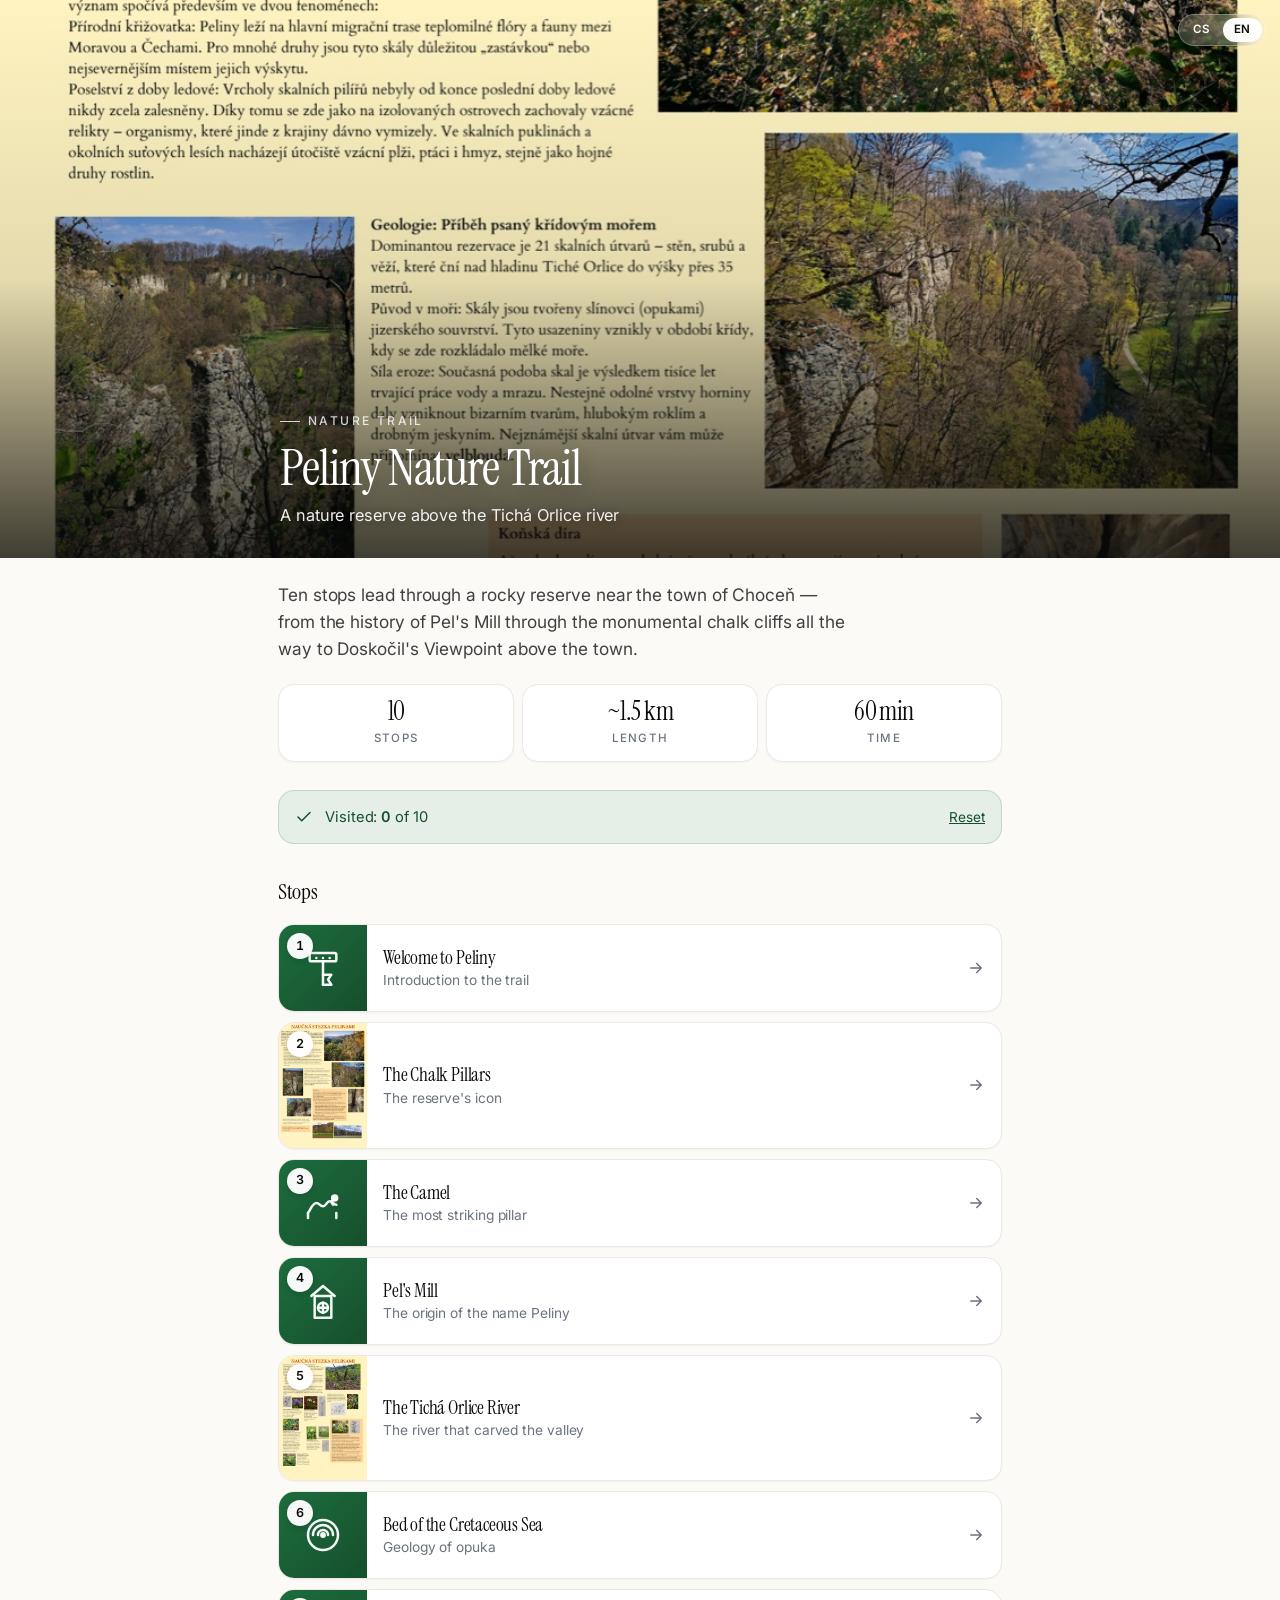
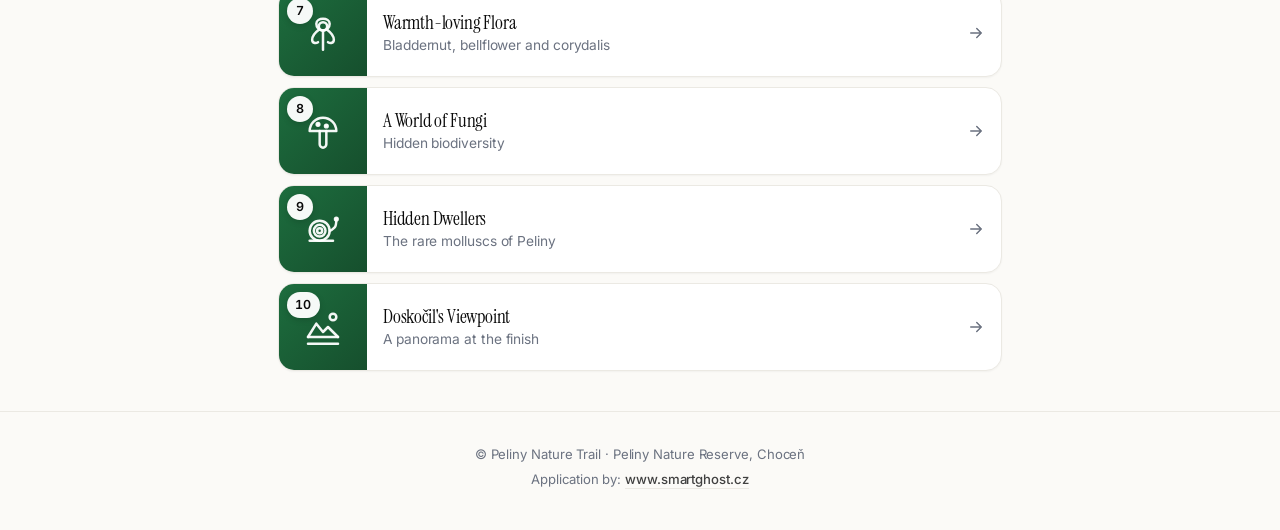
==== index.html @ b1abcf76 "Expand to 10 stations, modernize UI, add EN version & audio demo Content - 10 stanovišť s obsahem na" ====
<!DOCTYPE html>
<html lang="cs">
<head>
  <meta charset="UTF-8">
  <meta name="viewport" content="width=device-width, initial-scale=1, viewport-fit=cover">
  <meta name="theme-color" content="#1d6d3e">
  <meta name="description" content="Naučná stezka Peliny — přírodní rezervace nad Tichou Orlicí v Chocni. Deset zastavení s audio průvodcem.">
  <title>Naučná stezka Peliny</title>

  <link rel="preconnect" href="https://fonts.googleapis.com">
  <link rel="preconnect" href="https://fonts.gstatic.com" crossorigin>
  <link href="https://fonts.googleapis.com/css2?family=Inter:wght@400;500;600;700&family=Instrument+Serif&display=swap" rel="stylesheet">

  <link rel="stylesheet" href="assets/css/style.css">
  <script src="assets/js/app.js" defer></script>
</head>
<body>

  <header class="hero" id="hero">
    <img class="hero__image" id="heroImage" alt="" aria-hidden="true">
    <div class="hero__overlay"></div>
    <nav class="lang-switch lang-switch--hero" id="langSwitch"></nav>
    <div class="hero__content">
      <span class="hero__eyebrow" id="heroEyebrow">Peliny</span>
      <h1 class="hero__title" id="heroTitle">…</h1>
      <p class="hero__subtitle" id="heroSubtitle"></p>
    </div>
  </header>

  <main>
    <p class="intro" id="intro"></p>

    <ul class="stats" id="stats"></ul>

    <div class="progress-banner" id="progressBanner" hidden>
      <svg width="18" height="18" viewBox="0 0 24 24" fill="none" stroke="currentColor" stroke-width="2" stroke-linecap="round" stroke-linejoin="round" aria-hidden="true">
        <path d="M20 6 9 17l-5-5"/>
      </svg>
      <span><span id="visitedLabel">Navštíveno</span>: <span class="progress-banner__count" id="progressCount">0</span> <span id="progressOf">z</span> <span id="progressTotal">10</span></span>
      <button class="progress-banner__reset" id="progressReset" type="button">Vynulovat</button>
    </div>

    <h2 class="section-heading" id="sectionHeading">Zastavení</h2>

    <ul class="stations" id="stations">
      <li class="loading"><span class="spinner"></span> <span id="loadingText">Načítám…</span></li>
    </ul>
  </main>

  <footer class="site-footer" id="footer"></footer>

  <!-- Inline SVG icon library -->
  <svg style="position:absolute;width:0;height:0;overflow:hidden" aria-hidden="true">
    <defs>
      <symbol id="icon-sign" viewBox="0 0 24 24" fill="none" stroke="currentColor" stroke-width="1.5" stroke-linecap="round" stroke-linejoin="round"><path d="M12 22V8"/><rect x="4" y="3" width="16" height="5" rx="1"/><path d="M8 6h.01M12 6h.01M16 6h.01"/><path d="M12 22h5l-2-3 2-3h-5"/></symbol>
      <symbol id="icon-mountain" viewBox="0 0 24 24" fill="none" stroke="currentColor" stroke-width="1.5" stroke-linecap="round" stroke-linejoin="round"><path d="m2 22 7-13 4 7 3-5 6 11H2z"/><circle cx="15.5" cy="4.5" r="1.5" fill="currentColor"/></symbol>
      <symbol id="icon-camel" viewBox="0 0 24 24" fill="none" stroke="currentColor" stroke-width="1.5" stroke-linecap="round" stroke-linejoin="round"><path d="M3 18c2-3 3-6 5-6s2 2 4 2 2-3 4-3 2 2 4 2"/><path d="M3 18v3"/><path d="M20 18v3"/><circle cx="19" cy="9" r="1.5" fill="currentColor"/><path d="M18 10c-1 1-1 2 0 3"/></symbol>
      <symbol id="icon-mill" viewBox="0 0 24 24" fill="none" stroke="currentColor" stroke-width="1.5" stroke-linecap="round" stroke-linejoin="round"><rect x="7" y="9" width="10" height="13"/><path d="m5 9 7-6 7 6"/><circle cx="12" cy="16" r="3"/><path d="M12 13v6M9 16h6"/></symbol>
      <symbol id="icon-water" viewBox="0 0 24 24" fill="none" stroke="currentColor" stroke-width="1.5" stroke-linecap="round" stroke-linejoin="round"><path d="M2 8c2 0 3-2 5-2s3 2 5 2 3-2 5-2 3 2 5 2"/><path d="M2 14c2 0 3-2 5-2s3 2 5 2 3-2 5-2 3 2 5 2"/><path d="M2 20c2 0 3-2 5-2s3 2 5 2 3-2 5-2 3 2 5 2"/></symbol>
      <symbol id="icon-fossil" viewBox="0 0 24 24" fill="none" stroke="currentColor" stroke-width="1.5" stroke-linecap="round" stroke-linejoin="round"><circle cx="12" cy="12" r="9"/><path d="M12 12m-6 0a6 6 0 1 1 12 0"/><path d="M12 12m-3 0a3 3 0 1 1 6 0"/><circle cx="12" cy="12" r="1" fill="currentColor"/></symbol>
      <symbol id="icon-flower" viewBox="0 0 24 24" fill="none" stroke="currentColor" stroke-width="1.5" stroke-linecap="round" stroke-linejoin="round"><circle cx="12" cy="8" r="2.5"/><path d="M12 10.5c-2.5 0-4-2-4-4 0-2 2-3 4-3s4 1 4 3c0 2-1.5 4-4 4z"/><path d="M9.5 10c-2 1.5-4 4-4 6 0 2 2 2.5 3.5 1.5"/><path d="M14.5 10c2 1.5 4 4 4 6 0 2-2 2.5-3.5 1.5"/><path d="M12 11v11"/></symbol>
      <symbol id="icon-mushroom" viewBox="0 0 24 24" fill="none" stroke="currentColor" stroke-width="1.5" stroke-linecap="round" stroke-linejoin="round"><path d="M4 12a8 8 0 1 1 16 0H4z"/><path d="M10 12v8c0 1 1 2 2 2s2-1 2-2v-8"/><circle cx="9" cy="8" r="0.8" fill="currentColor"/><circle cx="14" cy="9" r="0.8" fill="currentColor"/></symbol>
      <symbol id="icon-snail" viewBox="0 0 24 24" fill="none" stroke="currentColor" stroke-width="1.5" stroke-linecap="round" stroke-linejoin="round"><circle cx="10" cy="13" r="6"/><circle cx="10" cy="13" r="3.5"/><circle cx="10" cy="13" r="1.5"/><path d="M16 13c1 0 2-1 3-2s1-3 1-5"/><circle cx="20" cy="6" r="0.8" fill="currentColor"/><path d="M4 19h14"/></symbol>
      <symbol id="icon-bird" viewBox="0 0 24 24" fill="none" stroke="currentColor" stroke-width="1.5" stroke-linecap="round" stroke-linejoin="round"><path d="M16 7c-3 0-6 2-6 6s3 5 3 5-1 3-4 3h10c1 0 3-1 3-3 0-4-3-11-6-11z"/><circle cx="17" cy="8" r="0.7" fill="currentColor"/><path d="M20 9l2-1"/></symbol>
      <symbol id="icon-vista" viewBox="0 0 24 24" fill="none" stroke="currentColor" stroke-width="1.5" stroke-linecap="round" stroke-linejoin="round"><circle cx="18" cy="6" r="2"/><path d="M3 18h18"/><path d="m3 18 5-8 4 5 3-3 6 6"/><path d="M3 22h18"/></symbol>
      <symbol id="icon-check" viewBox="0 0 24 24" fill="none" stroke="currentColor" stroke-width="2" stroke-linecap="round" stroke-linejoin="round"><path d="M20 6 9 17l-5-5"/></symbol>
      <symbol id="icon-arrow" viewBox="0 0 24 24" fill="none" stroke="currentColor" stroke-width="2" stroke-linecap="round" stroke-linejoin="round"><path d="M5 12h14M13 6l6 6-6 6"/></symbol>
    </defs>
  </svg>

  <script>
  window.addEventListener('DOMContentLoaded', async () => {
    const App = window.PelinyApp;
    const lang = App.detectLang();
    document.documentElement.lang = lang;

    App.renderLangSwitch(document.getElementById('langSwitch'), lang, 'hero');
    App.renderFooter(document.getElementById('footer'), lang);

    // Static UI strings
    document.getElementById('loadingText').textContent = App.t(lang, 'loading');
    document.getElementById('sectionHeading').textContent = App.t(lang, 'stationsHeading');
    document.getElementById('visitedLabel').textContent = App.t(lang, 'visitedLabel');
    document.getElementById('progressOf').textContent = App.t(lang, 'of');
    document.getElementById('progressReset').textContent = App.t(lang, 'resetBtn');

    const list = document.getElementById('stations');
    const hero = document.getElementById('hero');
    const heroImage = document.getElementById('heroImage');
    const heroEyebrow = document.getElementById('heroEyebrow');
    const heroTitle = document.getElementById('heroTitle');
    const heroSubtitle = document.getElementById('heroSubtitle');
    const intro = document.getElementById('intro');
    const stats = document.getElementById('stats');
    const banner = document.getElementById('progressBanner');
    const bannerCount = document.getElementById('progressCount');
    const bannerTotal = document.getElementById('progressTotal');
    const reset = document.getElementById('progressReset');

    try {
      const res = await fetch(App.dataFileUrl(lang), { cache: 'no-cache' });
      if (!res.ok) throw new Error('HTTP ' + res.status);
      const data = await res.json();
      const meta = data.meta || {};
      const stations = (data.stations || []).sort((a, b) => a.order - b.order);

      document.title = meta.title || 'Peliny';
      heroEyebrow.textContent = lang === 'cs' ? 'Naučná stezka' : 'Nature trail';
      heroTitle.textContent = meta.title || '';
      heroSubtitle.textContent = meta.subtitle || '';
      if (meta.heroImage) {
        heroImage.src = meta.heroImage;
      } else {
        hero.style.display = 'none';
      }
      intro.textContent = meta.intro || '';

      // Stats
      stats.innerHTML = '';
      (meta.stats || []).forEach(s => {
        const li = document.createElement('li');
        li.innerHTML = '<span class="stats__value">' + App.escapeHtml(s.value) + '</span>' +
                       '<span class="stats__label">' + App.escapeHtml(s.label) + '</span>';
        stats.appendChild(li);
      });

      // Visited state
      const visited = App.getVisited();
      bannerTotal.textContent = stations.length;
      const n = stations.filter(s => visited.has(s.id)).length;
      bannerCount.textContent = n;
      if (n > 0) banner.hidden = false;

      // Render stations
      list.innerHTML = '';
      stations.forEach(s => {
        const li = document.createElement('li');
        const isVisited = visited.has(s.id);
        const num = isVisited
          ? '<span class="station-link__num"><svg aria-hidden="true"><use href="#icon-check"/></svg></span>'
          : '<span class="station-link__num">' + s.order + '</span>';
        const thumb = s.image
          ? '<div class="station-link__thumb"><img src="' + App.escapeHtml(s.image) + '" alt="" loading="lazy">' + num + '</div>'
          : '<div class="station-link__thumb station-link__thumb--icon"><svg aria-hidden="true"><use href="#icon-' + App.escapeHtml(s.icon || 'sign') + '"/></svg>' + num + '</div>';

        li.innerHTML =
          '<a class="station-link' + (isVisited ? ' is-visited' : '') + '" href="stanoviste/?id=' + encodeURIComponent(s.id) + '">' +
            thumb +
            '<div class="station-link__body">' +
              '<h3 class="station-link__title">' + App.escapeHtml(s.title) + '</h3>' +
              '<p class="station-link__subtitle">' + App.escapeHtml(s.subtitle || '') + '</p>' +
            '</div>' +
            '<span class="station-link__arrow" aria-hidden="true"><svg><use href="#icon-arrow"/></svg></span>' +
          '</a>';
        list.appendChild(li);
      });

      reset.addEventListener('click', () => {
        if (confirm(App.t(lang, 'resetConfirm'))) {
          App.clearVisited();
          location.reload();
        }
      });
    } catch (e) {
      list.innerHTML = '<li class="error">' + App.escapeHtml(App.t(lang, 'loadError')) + '</li>';
      console.error(e);
    }
  });
  </script>
</body>
</html>
---- assets/css/style.css ----
/* ===================================================================
   Naučná stezka Peliny — modern styles
   =================================================================== */

:root {
  --bg:          #fbfaf7;
  --bg-card:     #ffffff;
  --bg-deep:     #f1efe9;
  --fg:          #0a0a0a;
  --fg-dim:      #404040;
  --muted:       #6b7280;
  --hairline:    #ebe9e3;
  --hairline-soft: #f3f1ec;

  --accent:      #1d6d3e;
  --accent-dim:  #164f2d;
  --accent-soft: #e5efe7;

  --amber:       #c58a1a;
  --amber-soft:  #fbf3dc;

  --danger:      #b03a2e;

  --radius-sm:   10px;
  --radius:      16px;
  --radius-lg:   22px;

  --shadow-sm:   0 1px 2px rgba(20, 20, 20, 0.04);
  --shadow:      0 4px 16px rgba(20, 20, 20, 0.06);
  --shadow-lg:   0 12px 32px rgba(20, 20, 20, 0.10);

  --font-sans:   "Inter", system-ui, -apple-system, "Segoe UI", sans-serif;
  --font-serif:  "Instrument Serif", ui-serif, "Iowan Old Style", Georgia, serif;

  --max:         760px;
}

@media (prefers-color-scheme: dark) {
  :root {
    --bg:          #111110;
    --bg-card:     #1b1b19;
    --bg-deep:     #0a0a09;
    --fg:          #f4f2ed;
    --fg-dim:      #c4c1b8;
    --muted:       #8a8680;
    --hairline:    #2a2a27;
    --hairline-soft: #1e1e1c;
    --accent:      #4fa06b;
    --accent-dim:  #69bb85;
    --accent-soft: #1e2e22;
    --amber:       #dda752;
    --amber-soft:  #2d2516;
    --shadow-sm:   0 1px 2px rgba(0, 0, 0, 0.3);
    --shadow:      0 4px 16px rgba(0, 0, 0, 0.4);
    --shadow-lg:   0 12px 32px rgba(0, 0, 0, 0.5);
  }
}

* { box-sizing: border-box; }

html {
  -webkit-text-size-adjust: 100%;
  scroll-behavior: smooth;
}

body {
  margin: 0;
  padding: 0;
  background: var(--bg);
  color: var(--fg);
  font-family: var(--font-sans);
  font-size: 16.5px;
  line-height: 1.6;
  min-height: 100vh;
  display: flex;
  flex-direction: column;
  -webkit-font-smoothing: antialiased;
  -moz-osx-font-smoothing: grayscale;
  letter-spacing: -0.005em;
}

a { color: var(--accent-dim); }

main {
  flex: 1;
  width: 100%;
  max-width: var(--max);
  margin: 0 auto;
  padding: 0 18px 40px;
}

/* ------------------------------------------------------------------ HERO (home) */

.hero {
  position: relative;
  width: 100%;
  aspect-ratio: 5 / 4;
  max-height: 62vh;
  overflow: hidden;
  background: var(--bg-deep);
}

.hero__image {
  position: absolute;
  inset: 0;
  width: 100%;
  height: 100%;
  object-fit: cover;
  object-position: center 35%;
}

.hero__overlay {
  position: absolute;
  inset: 0;
  background: linear-gradient(
    180deg,
    rgba(0, 0, 0, 0) 0%,
    rgba(0, 0, 0, 0.1) 50%,
    rgba(10, 10, 10, 0.78) 100%
  );
}

.hero__content {
  position: absolute;
  left: 0;
  right: 0;
  bottom: 0;
  padding: 28px 20px 30px;
  color: #fff;
  max-width: var(--max);
  margin: 0 auto;
}

.hero__eyebrow {
  display: inline-flex;
  align-items: center;
  gap: 8px;
  font-size: 0.75rem;
  text-transform: uppercase;
  letter-spacing: 0.2em;
  color: rgba(255, 255, 255, 0.8);
  margin-bottom: 10px;
  font-weight: 500;
}

.hero__eyebrow::before {
  content: "";
  width: 20px;
  height: 1px;
  background: currentColor;
}

.hero__title {
  font-family: var(--font-serif);
  font-weight: 400;
  font-size: clamp(2.3rem, 9vw, 3.2rem);
  line-height: 1.04;
  margin: 0 0 8px;
  text-shadow: 0 2px 20px rgba(0, 0, 0, 0.3);
  letter-spacing: -0.02em;
}

.hero__subtitle {
  margin: 0;
  font-size: 1.02rem;
  color: rgba(255, 255, 255, 0.92);
  text-shadow: 0 1px 10px rgba(0, 0, 0, 0.4);
  font-weight: 400;
}

/* ------------------------------------------------------------------ TOPBAR (station) */

.topbar {
  position: sticky;
  top: 0;
  z-index: 10;
  background: color-mix(in oklab, var(--bg) 92%, transparent);
  border-bottom: 1px solid var(--hairline);
  backdrop-filter: saturate(180%) blur(10px);
  -webkit-backdrop-filter: saturate(180%) blur(10px);
}

.topbar__inner {
  max-width: var(--max);
  margin: 0 auto;
  padding: 12px 18px;
  display: flex;
  align-items: center;
  gap: 14px;
}

.topbar__back {
  display: inline-flex;
  align-items: center;
  gap: 6px;
  color: var(--fg);
  text-decoration: none;
  font-weight: 500;
  font-size: 0.94rem;
  padding: 6px 10px 6px 6px;
  margin-left: -6px;
  border-radius: 999px;
  transition: background 0.12s ease;
}

.topbar__back:active { background: var(--hairline-soft); }

.topbar__progress {
  flex: 1;
  display: flex;
  flex-direction: column;
  gap: 5px;
  align-items: flex-end;
  min-width: 0;
  max-width: 200px;
}

.topbar__progress-text {
  font-size: 0.75rem;
  color: var(--muted);
  font-variant-numeric: tabular-nums;
  font-weight: 500;
}

.topbar__progress-bar {
  width: 100%;
  height: 3px;
  background: var(--hairline);
  border-radius: 999px;
  overflow: hidden;
}

.topbar__progress-fill {
  height: 100%;
  background: var(--accent);
  border-radius: 999px;
  transition: width 0.5s cubic-bezier(0.2, 0.6, 0.2, 1);
}

/* ------------------------------------------------------------------ HOME */

.intro {
  font-size: 1.08rem;
  color: var(--fg-dim);
  margin: 24px 0 22px;
  line-height: 1.55;
  max-width: 52ch;
}

.stats {
  display: flex;
  gap: 8px;
  margin: 0 0 28px;
  padding: 0;
  list-style: none;
}

.stats li {
  flex: 1;
  background: var(--bg-card);
  border: 1px solid var(--hairline);
  border-radius: var(--radius);
  padding: 14px 12px;
  text-align: center;
  box-shadow: var(--shadow-sm);
}

.stats__value {
  display: block;
  font-family: var(--font-serif);
  font-size: 1.6rem;
  font-weight: 400;
  color: var(--fg);
  line-height: 1;
  margin-bottom: 4px;
  letter-spacing: -0.02em;
}

.stats__label {
  display: block;
  font-size: 0.72rem;
  color: var(--muted);
  text-transform: uppercase;
  letter-spacing: 0.09em;
  font-weight: 500;
}

.progress-banner {
  margin: 0 0 22px;
  padding: 14px 16px;
  background: var(--accent-soft);
  border-radius: var(--radius);
  display: flex;
  align-items: center;
  gap: 12px;
  font-size: 0.92rem;
  color: var(--accent-dim);
  border: 1px solid color-mix(in oklab, var(--accent) 18%, transparent);
}

.progress-banner__count {
  font-weight: 600;
  font-variant-numeric: tabular-nums;
}

.progress-banner__reset {
  margin-left: auto;
  background: transparent;
  border: none;
  color: var(--accent-dim);
  font-size: 0.85rem;
  text-decoration: underline;
  cursor: pointer;
  padding: 4px 0;
  font-family: inherit;
}

.section-heading {
  font-family: var(--font-serif);
  font-size: 1.4rem;
  font-weight: 400;
  color: var(--fg);
  margin: 30px 0 14px;
  letter-spacing: -0.015em;
}

/* ------------------------------------------------------------------ STATION LIST */

.stations {
  list-style: none;
  padding: 0;
  margin: 0;
  display: flex;
  flex-direction: column;
  gap: 10px;
}

.station-link {
  display: flex;
  align-items: stretch;
  gap: 0;
  background: var(--bg-card);
  border: 1px solid var(--hairline);
  border-radius: var(--radius);
  text-decoration: none;
  color: var(--fg);
  overflow: hidden;
  transition: transform 0.12s ease, box-shadow 0.15s ease;
  box-shadow: var(--shadow-sm);
  padding: 0;
  min-height: 88px;
}

.station-link:hover {
  box-shadow: var(--shadow);
}

.station-link:active {
  transform: scale(0.99);
}

.station-link__thumb {
  flex-shrink: 0;
  width: 88px;
  height: auto;
  position: relative;
  background: var(--bg-deep);
  display: flex;
  align-items: center;
  justify-content: center;
  overflow: hidden;
}

.station-link__thumb img {
  width: 100%;
  height: 100%;
  object-fit: cover;
  display: block;
}

.station-link__thumb--icon {
  background: linear-gradient(135deg, var(--accent) 0%, var(--accent-dim) 100%);
}

.station-link__thumb svg {
  width: 40px;
  height: 40px;
  color: rgba(255, 255, 255, 0.95);
  stroke-width: 1.5;
}

.station-link__num {
  position: absolute;
  top: 8px;
  left: 8px;
  background: rgba(255, 255, 255, 0.96);
  color: var(--fg);
  min-width: 26px;
  height: 26px;
  padding: 0 8px;
  border-radius: 999px;
  font-size: 0.78rem;
  font-weight: 600;
  display: inline-flex;
  align-items: center;
  justify-content: center;
  line-height: 1;
  box-shadow: 0 2px 6px rgba(0, 0, 0, 0.15);
  font-variant-numeric: tabular-nums;
  letter-spacing: 0.02em;
}

.station-link__body {
  flex: 1;
  padding: 14px 14px 14px 16px;
  display: flex;
  flex-direction: column;
  justify-content: center;
  min-width: 0;
}

.station-link__title {
  font-family: var(--font-serif);
  font-size: 1.2rem;
  font-weight: 400;
  margin: 0 0 3px;
  color: var(--fg);
  line-height: 1.2;
  letter-spacing: -0.01em;
}

.station-link__subtitle {
  font-size: 0.86rem;
  color: var(--muted);
  margin: 0;
  line-height: 1.3;
  overflow: hidden;
  text-overflow: ellipsis;
  display: -webkit-box;
  -webkit-line-clamp: 1;
  -webkit-box-orient: vertical;
}

.station-link__arrow {
  align-self: center;
  padding: 0 16px 0 8px;
  color: var(--muted);
  flex-shrink: 0;
  display: flex;
}

.station-link__arrow svg {
  width: 18px;
  height: 18px;
}

/* Visited state */
.station-link.is-visited .station-link__num {
  background: var(--accent);
  color: #fff;
}

.station-link.is-visited .station-link__num svg {
  width: 12px;
  height: 12px;
  stroke-width: 3;
}

.station-link.is-visited .station-link__title {
  color: var(--fg-dim);
}

/* ------------------------------------------------------------------ STATION DETAIL */

.station {
  padding-top: 4px;
}

.station__eyebrow {
  display: inline-flex;
  align-items: center;
  gap: 8px;
  font-size: 0.73rem;
  text-transform: uppercase;
  letter-spacing: 0.16em;
  color: var(--accent-dim);
  font-weight: 600;
  margin-top: 22px;
  margin-bottom: 8px;
}

.station__eyebrow::before {
  content: "";
  width: 16px;
  height: 1px;
  background: currentColor;
}

.station__title {
  font-family: var(--font-serif);
  font-size: clamp(2rem, 7.5vw, 2.8rem);
  font-weight: 400;
  line-height: 1.08;
  margin: 0 0 10px;
  letter-spacing: -0.02em;
  color: var(--fg);
}

.station__subtitle {
  font-size: 1.05rem;
  color: var(--muted);
  margin: 0 0 22px;
}

.station__media {
  margin: 4px -18px 24px;
  background: var(--bg-deep);
  aspect-ratio: 3 / 2;
  overflow: hidden;
  position: relative;
  display: flex;
  align-items: center;
  justify-content: center;
}

.station__media img {
  width: 100%;
  height: 100%;
  object-fit: cover;
  display: block;
}

.station__media--icon {
  background: linear-gradient(135deg, var(--accent) 0%, var(--accent-dim) 100%);
}

.station__media--icon svg {
  width: 26%;
  max-width: 130px;
  height: auto;
  color: rgba(255, 255, 255, 0.94);
  stroke-width: 1.5;
}

.station__text {
  font-size: 1.07rem;
  line-height: 1.65;
  color: var(--fg-dim);
}

.station__text p {
  margin: 0 0 16px;
}

.station__text p:first-of-type {
  font-size: 1.12rem;
  color: var(--fg);
  line-height: 1.55;
  font-weight: 420;
}

.station__text p:last-child {
  margin-bottom: 0;
}

/* ------------------------------------------------------------------ AUDIO PLAYER */

.audio {
  margin: 28px 0;
  padding: 14px 16px;
  background: var(--bg-card);
  border-radius: var(--radius-lg);
  border: 1px solid var(--hairline);
  box-shadow: var(--shadow-sm);
  display: flex;
  align-items: center;
  gap: 14px;
}

.audio__btn {
  flex-shrink: 0;
  width: 54px;
  height: 54px;
  border-radius: 50%;
  background: var(--accent);
  color: #fff;
  border: none;
  display: flex;
  align-items: center;
  justify-content: center;
  cursor: pointer;
  transition: transform 0.1s ease, background 0.15s ease;
  padding: 0;
  box-shadow: 0 4px 12px rgba(29, 109, 62, 0.3);
}

.audio__btn:active { transform: scale(0.94); }
.audio__btn:hover { background: var(--accent-dim); }

.audio__btn svg {
  width: 20px;
  height: 20px;
  margin-left: 2px;
}

.audio__btn[data-state="playing"] svg {
  margin-left: 0;
}

.audio__label {
  flex: 1;
  min-width: 0;
}

.audio__title {
  font-weight: 600;
  color: var(--fg);
  font-size: 0.98rem;
  margin: 0 0 2px;
  display: flex;
  align-items: center;
  gap: 8px;
}

.audio__badge {
  font-size: 0.68rem;
  font-weight: 600;
  background: var(--amber-soft);
  color: var(--amber);
  padding: 2px 7px;
  border-radius: 999px;
  letter-spacing: 0.04em;
  text-transform: uppercase;
}

.audio__hint {
  font-size: 0.83rem;
  color: var(--muted);
  margin: 0;
  font-variant-numeric: tabular-nums;
}

/* ------------------------------------------------------------------ ACTIONS */

.actions {
  display: flex;
  flex-direction: column;
  gap: 10px;
  margin-top: 32px;
}

.btn {
  display: flex;
  align-items: center;
  justify-content: center;
  gap: 10px;
  text-decoration: none;
  padding: 16px 20px;
  border-radius: var(--radius);
  font-size: 1.02rem;
  font-weight: 600;
  min-height: 56px;
  border: none;
  cursor: pointer;
  font-family: inherit;
  line-height: 1.25;
  text-align: center;
  transition: transform 0.1s ease, box-shadow 0.15s ease, background 0.15s ease;
  letter-spacing: -0.005em;
}

.btn:active { transform: translateY(1px); }

.btn--primary {
  background: var(--fg);
  color: var(--bg);
  box-shadow: var(--shadow);
}

.btn--primary:hover {
  background: #2a2a2a;
}

.btn--primary:active {
  background: #000;
}

.btn--secondary {
  background: var(--bg-card);
  color: var(--fg);
  border: 1px solid var(--hairline);
  box-shadow: var(--shadow-sm);
}

.btn--secondary:hover {
  border-color: var(--muted);
}

.btn__content {
  display: flex;
  flex-direction: column;
  align-items: center;
  line-height: 1.2;
}

.btn__meta {
  display: block;
  font-size: 0.76rem;
  font-weight: 500;
  opacity: 0.75;
  margin-top: 2px;
}

.btn svg {
  width: 18px;
  height: 18px;
  flex-shrink: 0;
}

/* ------------------------------------------------------------------ STATES */

.loading,
.error {
  padding: 40px 20px;
  text-align: center;
  color: var(--muted);
  font-size: 0.95rem;
}

.error {
  color: var(--danger);
}

.spinner {
  display: inline-block;
  width: 22px;
  height: 22px;
  border: 2.5px solid var(--hairline);
  border-top-color: var(--accent);
  border-radius: 50%;
  animation: spin 0.7s linear infinite;
  margin-right: 10px;
  vertical-align: -5px;
}

@keyframes spin {
  to { transform: rotate(360deg); }
}

/* ------------------------------------------------------------------ FOOTER */

.site-footer {
  margin-top: auto;
  padding: 32px 20px 40px;
  text-align: center;
  color: var(--muted);
  font-size: 0.82rem;
  border-top: 1px solid var(--hairline);
  background: var(--bg);
}

.site-footer a {
  color: var(--fg-dim);
  text-decoration: none;
  font-weight: 500;
  border-bottom: 1px solid var(--hairline);
  padding-bottom: 1px;
}

.site-footer a:hover {
  color: var(--accent-dim);
  border-bottom-color: var(--accent);
}

.site-footer__row {
  margin: 0 0 4px;
}

.site-footer__row:last-child {
  margin-bottom: 0;
}

/* ------------------------------------------------------------------ LANG SWITCH */

.lang-switch {
  display: inline-flex;
  gap: 2px;
  padding: 3px;
  border-radius: 999px;
  font-size: 0.72rem;
  font-weight: 600;
  letter-spacing: 0.06em;
}

.lang-switch a {
  padding: 6px 11px;
  color: inherit;
  text-decoration: none;
  border-radius: 999px;
  line-height: 1;
  transition: background 0.15s ease;
}

.lang-switch--hero {
  position: absolute;
  top: max(14px, env(safe-area-inset-top));
  right: 14px;
  z-index: 5;
  background: rgba(255, 255, 255, 0.14);
  border: 1px solid rgba(255, 255, 255, 0.28);
  -webkit-backdrop-filter: blur(14px);
  backdrop-filter: blur(14px);
  color: #fff;
}

.lang-switch--hero a.is-active {
  background: rgba(255, 255, 255, 0.95);
  color: var(--fg);
}

.lang-switch--topbar {
  background: var(--hairline-soft);
  flex-shrink: 0;
  color: var(--muted);
}

.lang-switch--topbar a.is-active {
  background: var(--bg-card);
  color: var(--fg);
  box-shadow: var(--shadow-sm);
}

/* ------------------------------------------------------------------ UTIL */

.sr-only {
  position: absolute;
  width: 1px; height: 1px;
  padding: 0; margin: -1px;
  overflow: hidden;
  clip: rect(0, 0, 0, 0);
  white-space: nowrap;
  border: 0;
}

@media print {
  .topbar, .actions, .audio, .site-footer { display: none; }
  body { background: #fff; color: #000; }
}

/* Prefer reduced motion */
@media (prefers-reduced-motion: reduce) {
  * { transition: none !important; animation: none !important; }
}
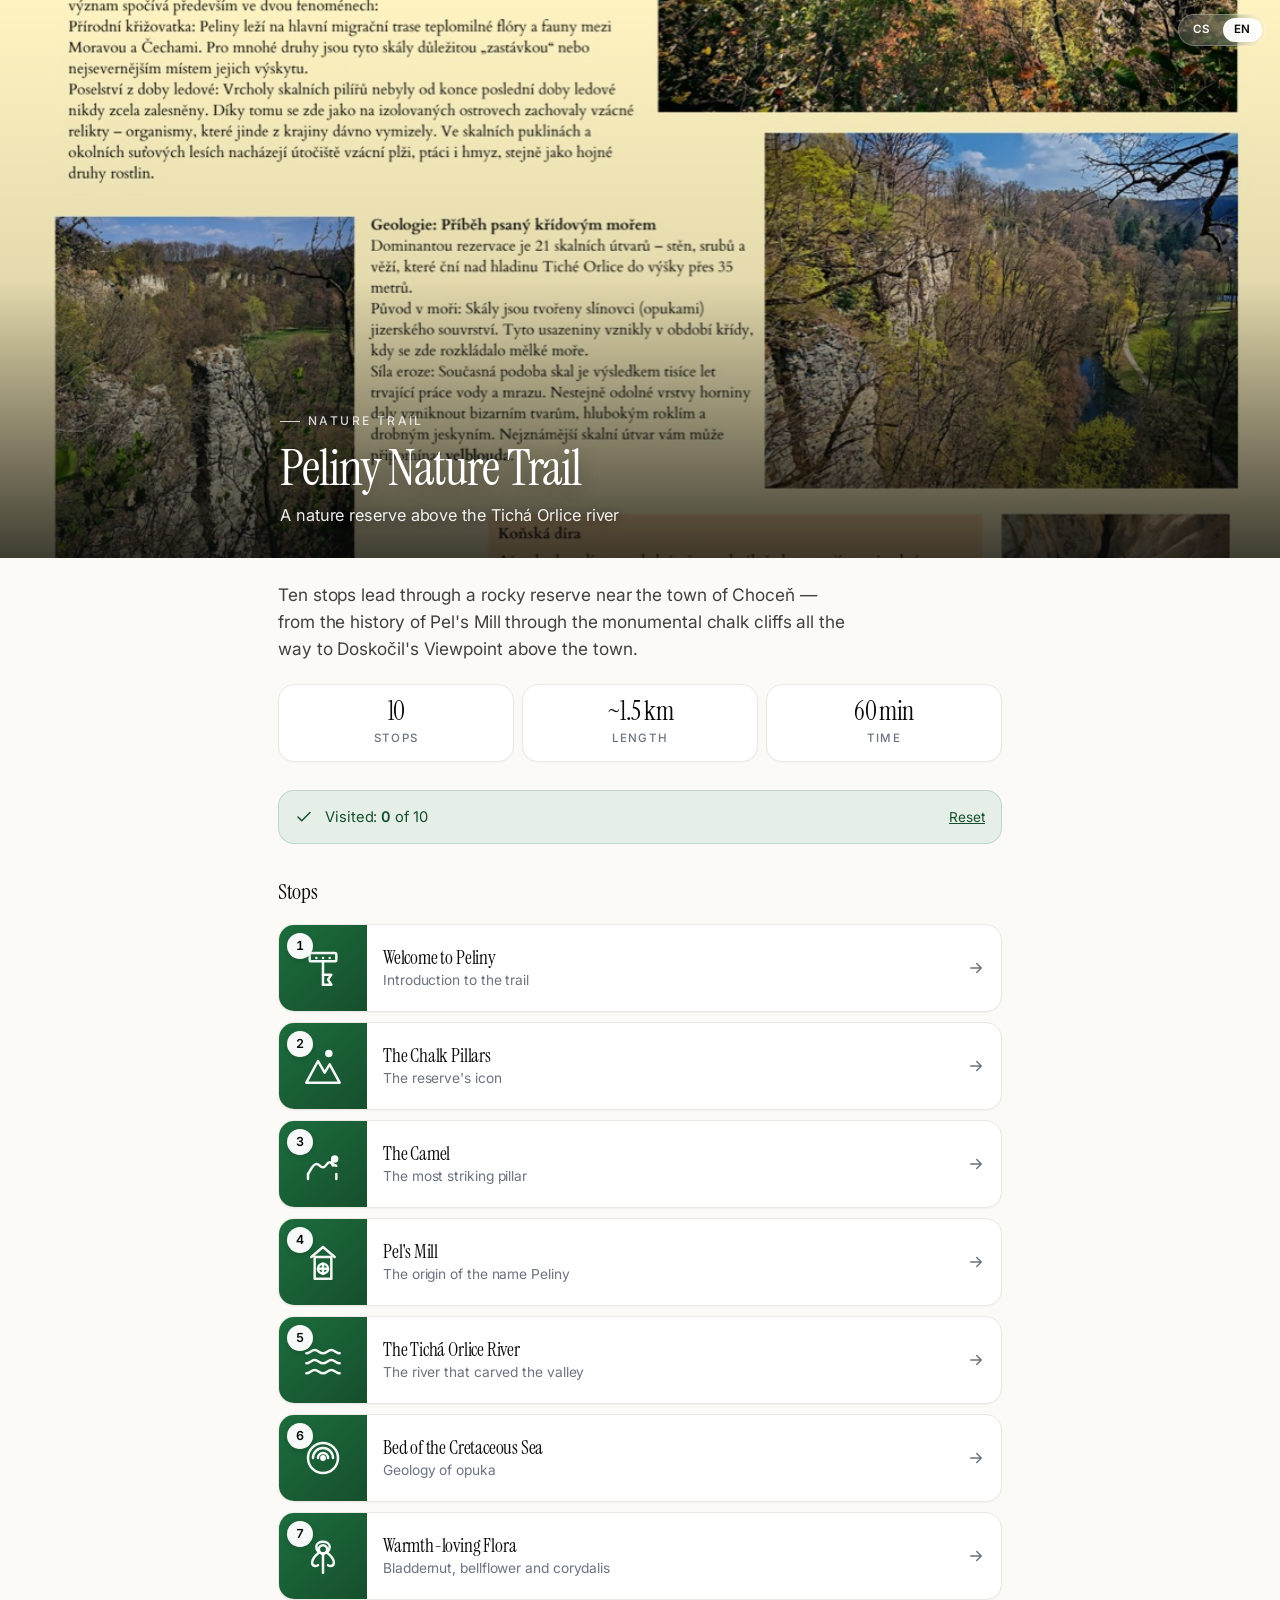
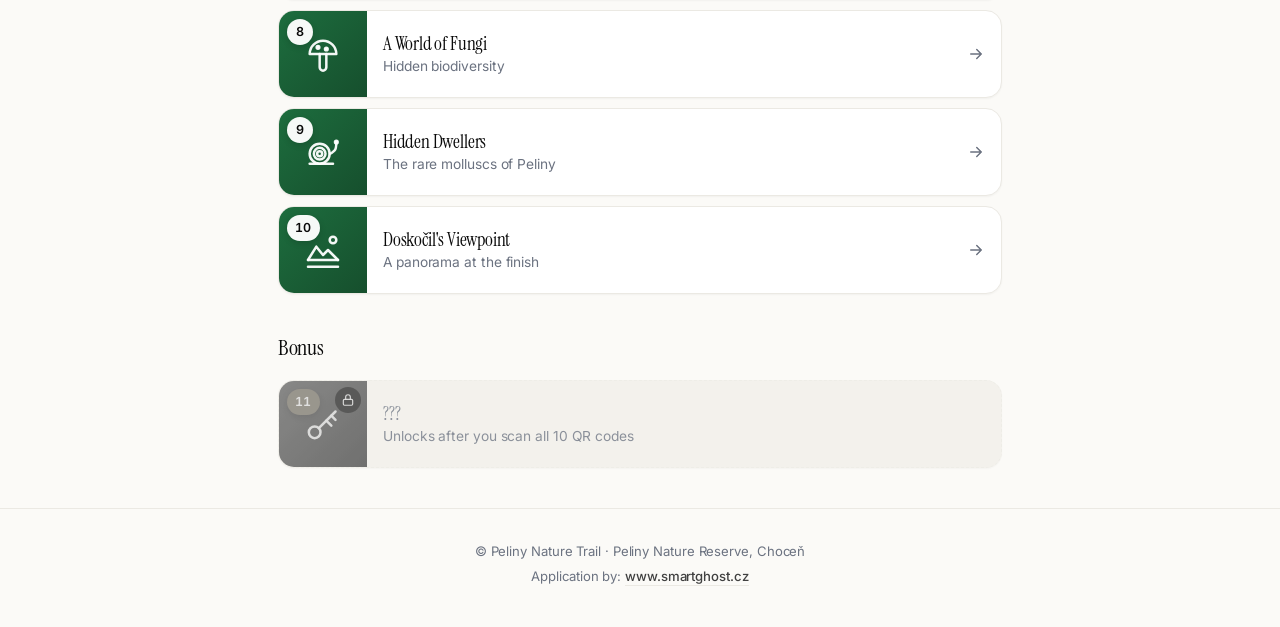
==== commit 3f669196: "Add gamification: QR-gated visits, bonus 11th stop, certificate QR-gating - /qr/?c=N now redirects w" ====
--- a/index.html
+++ b/index.html
@@ -21,7 +21,7 @@
     <div class="hero__overlay"></div>
     <nav class="lang-switch lang-switch--hero" id="langSwitch"></nav>
     <div class="hero__content">
-      <span class="hero__eyebrow" id="heroEyebrow">Peliny</span>
+      <span class="hero__eyebrow" id="heroEyebrow">Naučná stezka</span>
       <h1 class="hero__title" id="heroTitle">…</h1>
       <p class="hero__subtitle" id="heroSubtitle"></p>
     </div>
@@ -33,18 +33,25 @@
     <ul class="stats" id="stats"></ul>
 
     <div class="progress-banner" id="progressBanner" hidden>
-      <svg width="18" height="18" viewBox="0 0 24 24" fill="none" stroke="currentColor" stroke-width="2" stroke-linecap="round" stroke-linejoin="round" aria-hidden="true">
-        <path d="M20 6 9 17l-5-5"/>
-      </svg>
+      <svg width="18" height="18" viewBox="0 0 24 24" fill="none" stroke="currentColor" stroke-width="2" stroke-linecap="round" stroke-linejoin="round" aria-hidden="true"><path d="M20 6 9 17l-5-5"/></svg>
       <span><span id="visitedLabel">Navštíveno</span>: <span class="progress-banner__count" id="progressCount">0</span> <span id="progressOf">z</span> <span id="progressTotal">10</span></span>
       <button class="progress-banner__reset" id="progressReset" type="button">Vynulovat</button>
     </div>
 
+    <section id="completionSection" hidden></section>
+
     <h2 class="section-heading" id="sectionHeading">Zastavení</h2>
 
     <ul class="stations" id="stations">
       <li class="loading"><span class="spinner"></span> <span id="loadingText">Načítám…</span></li>
     </ul>
+
+    <section id="bonusSection" hidden>
+      <h2 class="section-heading section-heading--bonus">
+        <span id="bonusSectionHeading">Bonus</span>
+      </h2>
+      <ul class="stations" id="bonusStations"></ul>
+    </section>
   </main>
 
   <footer class="site-footer" id="footer"></footer>
@@ -63,8 +70,12 @@
       <symbol id="icon-snail" viewBox="0 0 24 24" fill="none" stroke="currentColor" stroke-width="1.5" stroke-linecap="round" stroke-linejoin="round"><circle cx="10" cy="13" r="6"/><circle cx="10" cy="13" r="3.5"/><circle cx="10" cy="13" r="1.5"/><path d="M16 13c1 0 2-1 3-2s1-3 1-5"/><circle cx="20" cy="6" r="0.8" fill="currentColor"/><path d="M4 19h14"/></symbol>
       <symbol id="icon-bird" viewBox="0 0 24 24" fill="none" stroke="currentColor" stroke-width="1.5" stroke-linecap="round" stroke-linejoin="round"><path d="M16 7c-3 0-6 2-6 6s3 5 3 5-1 3-4 3h10c1 0 3-1 3-3 0-4-3-11-6-11z"/><circle cx="17" cy="8" r="0.7" fill="currentColor"/><path d="M20 9l2-1"/></symbol>
       <symbol id="icon-vista" viewBox="0 0 24 24" fill="none" stroke="currentColor" stroke-width="1.5" stroke-linecap="round" stroke-linejoin="round"><circle cx="18" cy="6" r="2"/><path d="M3 18h18"/><path d="m3 18 5-8 4 5 3-3 6 6"/><path d="M3 22h18"/></symbol>
+      <symbol id="icon-key" viewBox="0 0 24 24" fill="none" stroke="currentColor" stroke-width="1.5" stroke-linecap="round" stroke-linejoin="round"><circle cx="7" cy="17" r="3.5"/><path d="m9.5 14.5 10-10"/><path d="m14 10 3 3"/><path d="m17 7 2.5 2.5"/></symbol>
+      <symbol id="icon-lock" viewBox="0 0 24 24" fill="none" stroke="currentColor" stroke-width="2" stroke-linecap="round" stroke-linejoin="round"><rect x="4" y="11" width="16" height="10" rx="2"/><path d="M8 11V7a4 4 0 1 1 8 0v4"/></symbol>
+      <symbol id="icon-award" viewBox="0 0 24 24" fill="none" stroke="currentColor" stroke-width="1.5" stroke-linecap="round" stroke-linejoin="round"><circle cx="12" cy="9" r="6"/><path d="m9 15-2 7 5-3 5 3-2-7"/></symbol>
       <symbol id="icon-check" viewBox="0 0 24 24" fill="none" stroke="currentColor" stroke-width="2" stroke-linecap="round" stroke-linejoin="round"><path d="M20 6 9 17l-5-5"/></symbol>
       <symbol id="icon-arrow" viewBox="0 0 24 24" fill="none" stroke="currentColor" stroke-width="2" stroke-linecap="round" stroke-linejoin="round"><path d="M5 12h14M13 6l6 6-6 6"/></symbol>
+      <symbol id="icon-sparkle" viewBox="0 0 24 24" fill="none" stroke="currentColor" stroke-width="1.5" stroke-linecap="round" stroke-linejoin="round"><path d="M12 3v4M12 17v4M3 12h4M17 12h4M6 6l2 2M16 16l2 2M6 18l2-2M16 8l2-2"/></symbol>
     </defs>
   </svg>
 
@@ -77,14 +88,17 @@
     App.renderLangSwitch(document.getElementById('langSwitch'), lang, 'hero');
     App.renderFooter(document.getElementById('footer'), lang);
 
-    // Static UI strings
     document.getElementById('loadingText').textContent = App.t(lang, 'loading');
     document.getElementById('sectionHeading').textContent = App.t(lang, 'stationsHeading');
     document.getElementById('visitedLabel').textContent = App.t(lang, 'visitedLabel');
     document.getElementById('progressOf').textContent = App.t(lang, 'of');
     document.getElementById('progressReset').textContent = App.t(lang, 'resetBtn');
+    document.getElementById('bonusSectionHeading').textContent = App.t(lang, 'bonusSectionHeading');
 
     const list = document.getElementById('stations');
+    const bonusSection = document.getElementById('bonusSection');
+    const bonusList = document.getElementById('bonusStations');
+    const completionSection = document.getElementById('completionSection');
     const hero = document.getElementById('hero');
     const heroImage = document.getElementById('heroImage');
     const heroEyebrow = document.getElementById('heroEyebrow');
@@ -102,20 +116,18 @@
       if (!res.ok) throw new Error('HTTP ' + res.status);
       const data = await res.json();
       const meta = data.meta || {};
-      const stations = (data.stations || []).sort((a, b) => a.order - b.order);
+      const { main, bonus } = App.splitStations(data.stations || []);
+      const visited = App.getVisited();
+      const allDone = App.isMainCompleted(data.stations, visited);
 
       document.title = meta.title || 'Peliny';
       heroEyebrow.textContent = lang === 'cs' ? 'Naučná stezka' : 'Nature trail';
       heroTitle.textContent = meta.title || '';
       heroSubtitle.textContent = meta.subtitle || '';
-      if (meta.heroImage) {
-        heroImage.src = meta.heroImage;
-      } else {
-        hero.style.display = 'none';
-      }
+      if (meta.heroImage) heroImage.src = meta.heroImage;
+      else hero.style.display = 'none';
       intro.textContent = meta.intro || '';
 
-      // Stats
       stats.innerHTML = '';
       (meta.stats || []).forEach(s => {
         const li = document.createElement('li');
@@ -124,36 +136,47 @@
         stats.appendChild(li);
       });
 
-      // Visited state
-      const visited = App.getVisited();
-      bannerTotal.textContent = stations.length;
-      const n = stations.filter(s => visited.has(s.id)).length;
+      // Visited banner
+      bannerTotal.textContent = main.length;
+      const n = main.filter(s => visited.has(s.id)).length;
       bannerCount.textContent = n;
-      if (n > 0) banner.hidden = false;
-
-      // Render stations
+      if (n > 0 && !allDone) banner.hidden = false;
+
+      // Completion card
+      if (allDone) {
+        completionSection.hidden = false;
+        const langQS = new URLSearchParams(location.search).get('lang') ? ('?lang=' + lang) : '';
+        completionSection.innerHTML =
+          '<div class="completion-card">' +
+            '<div class="completion-card__eyebrow">' +
+              '<svg width="14" height="14" viewBox="0 0 24 24" fill="currentColor" aria-hidden="true"><path d="M12 2l2.4 7.2h7.6l-6.2 4.5 2.4 7.3L12 16.6 5.8 21l2.4-7.3L2 9.2h7.6z"/></svg>' +
+              '10 / 10' +
+            '</div>' +
+            '<h3 class="completion-card__title">' + App.escapeHtml(App.t(lang, 'completionTitle')) + '</h3>' +
+            '<p class="completion-card__text">' + App.escapeHtml(App.t(lang, 'completionSubtitle')) + '</p>' +
+            '<div class="completion-card__actions">' +
+              '<a class="btn btn--primary" href="certifikat/' + langQS + '">' +
+                '<svg aria-hidden="true"><use href="#icon-award"/></svg>' +
+                '<span>' + App.escapeHtml(App.t(lang, 'certificateCta')) + '</span>' +
+              '</a>' +
+              (bonus[0] ? '<a class="btn btn--secondary" href="stanoviste/?id=' + encodeURIComponent(bonus[0].id) + (langQS ? '&lang=' + lang : '') + '">' +
+                '<svg aria-hidden="true"><use href="#icon-key"/></svg>' +
+                '<span>' + App.escapeHtml(App.t(lang, 'bonusCta')) + '</span>' +
+              '</a>' : '') +
+            '</div>' +
+          '</div>';
+      }
+
+      // Main list
       list.innerHTML = '';
-      stations.forEach(s => {
-        const li = document.createElement('li');
-        const isVisited = visited.has(s.id);
-        const num = isVisited
-          ? '<span class="station-link__num"><svg aria-hidden="true"><use href="#icon-check"/></svg></span>'
-          : '<span class="station-link__num">' + s.order + '</span>';
-        const thumb = s.image
-          ? '<div class="station-link__thumb"><img src="' + App.escapeHtml(s.image) + '" alt="" loading="lazy">' + num + '</div>'
-          : '<div class="station-link__thumb station-link__thumb--icon"><svg aria-hidden="true"><use href="#icon-' + App.escapeHtml(s.icon || 'sign') + '"/></svg>' + num + '</div>';
-
-        li.innerHTML =
-          '<a class="station-link' + (isVisited ? ' is-visited' : '') + '" href="stanoviste/?id=' + encodeURIComponent(s.id) + '">' +
-            thumb +
-            '<div class="station-link__body">' +
-              '<h3 class="station-link__title">' + App.escapeHtml(s.title) + '</h3>' +
-              '<p class="station-link__subtitle">' + App.escapeHtml(s.subtitle || '') + '</p>' +
-            '</div>' +
-            '<span class="station-link__arrow" aria-hidden="true"><svg><use href="#icon-arrow"/></svg></span>' +
-          '</a>';
-        list.appendChild(li);
-      });
+      main.forEach(s => list.appendChild(renderCard(s, visited.has(s.id), false, false)));
+
+      // Bonus section: always visible, locked or unlocked
+      if (bonus.length) {
+        bonusSection.hidden = false;
+        bonusList.innerHTML = '';
+        bonus.forEach(s => bonusList.appendChild(renderCard(s, visited.has(s.id), true, !allDone)));
+      }
 
       reset.addEventListener('click', () => {
         if (confirm(App.t(lang, 'resetConfirm'))) {
@@ -165,6 +188,53 @@
       list.innerHTML = '<li class="error">' + App.escapeHtml(App.t(lang, 'loadError')) + '</li>';
       console.error(e);
     }
+
+    function renderCard(s, isVisited, isBonus, isLocked) {
+      const li = document.createElement('li');
+      const langQS = new URLSearchParams(location.search).get('lang') ? ('&lang=' + lang) : '';
+
+      // Always use pictogram on the list — photos are reserved for station detail
+      const iconHtml = '<div class="station-link__thumb station-link__thumb--icon"><svg aria-hidden="true"><use href="#icon-' + App.escapeHtml(s.icon || 'sign') + '"/></svg>';
+
+      const num = isVisited
+        ? '<span class="station-link__num"><svg aria-hidden="true"><use href="#icon-check"/></svg></span>'
+        : '<span class="station-link__num">' + s.order + '</span>';
+      const lockBadge = isLocked ? '<span class="station-link__lock"><svg aria-hidden="true"><use href="#icon-lock"/></svg></span>' : '';
+
+      const title = isLocked ? App.t(lang, 'bonusLockedTitle') : App.escapeHtml(s.title);
+      const subtitle = isLocked
+        ? App.escapeHtml(App.t(lang, 'bonusLockedSubtitle'))
+        : App.escapeHtml(s.subtitle || '');
+
+      const classes = ['station-link'];
+      if (isVisited) classes.push('is-visited');
+      if (isBonus) classes.push('station-link--bonus');
+      if (isLocked) classes.push('station-link--locked');
+
+      const href = isLocked
+        ? '#'
+        : 'stanoviste/?id=' + encodeURIComponent(s.id) + (langQS.replace('&','?'));
+      // Fix the href querystring
+      const href2 = isLocked
+        ? '#'
+        : 'stanoviste/?id=' + encodeURIComponent(s.id) + langQS;
+
+      const badge = isBonus && !isLocked
+        ? '<span class="station-link__badge"><svg aria-hidden="true"><use href="#icon-sparkle"/></svg>' + App.escapeHtml(App.t(lang, 'bonusUnlockedBadge')) + '</span>'
+        : '';
+
+      li.innerHTML =
+        '<a class="' + classes.join(' ') + '" href="' + href2 + '"' + (isLocked ? ' aria-disabled="true" onclick="event.preventDefault()"' : '') + '>' +
+          iconHtml + num + lockBadge + '</div>' +
+          '<div class="station-link__body">' +
+            '<h3 class="station-link__title">' + title + '</h3>' +
+            '<p class="station-link__subtitle">' + subtitle + '</p>' +
+            badge +
+          '</div>' +
+          (isLocked ? '' : '<span class="station-link__arrow" aria-hidden="true"><svg><use href="#icon-arrow"/></svg></span>') +
+        '</a>';
+      return li;
+    }
   });
   </script>
 </body>
--- a/assets/css/style.css
+++ b/assets/css/style.css
@@ -780,6 +780,340 @@
   margin-bottom: 0;
 }
 
+/* ------------------------------------------------------------------ BONUS / LOCKED STATES */
+
+.section-heading--bonus {
+  display: flex;
+  align-items: center;
+  gap: 10px;
+  margin-top: 36px;
+}
+
+.section-heading__badge {
+  font-size: 0.68rem;
+  font-weight: 700;
+  letter-spacing: 0.08em;
+  background: var(--amber-soft);
+  color: var(--amber);
+  padding: 4px 9px;
+  border-radius: 999px;
+  text-transform: uppercase;
+  font-family: var(--font-sans);
+}
+
+.station-link--bonus {
+  border-color: color-mix(in oklab, var(--amber) 25%, var(--hairline));
+  background: linear-gradient(180deg,
+    color-mix(in oklab, var(--amber-soft) 55%, var(--bg-card)) 0%,
+    var(--bg-card) 60%);
+}
+
+.station-link--bonus .station-link__thumb--icon {
+  background: linear-gradient(135deg, var(--amber) 0%, #e5a92f 100%);
+}
+
+.station-link--bonus .station-link__num {
+  background: var(--amber);
+  color: #fff;
+}
+
+.station-link--locked {
+  opacity: 0.78;
+  border-style: dashed;
+  border-color: var(--hairline);
+  background: var(--bg-deep);
+  pointer-events: auto;
+}
+
+.station-link--locked .station-link__thumb--icon,
+.station-link--locked .station-link__thumb img {
+  filter: grayscale(0.9) brightness(0.85);
+}
+
+.station-link--locked .station-link__thumb--icon {
+  background: linear-gradient(135deg, #7a7a7a 0%, #555 100%);
+}
+
+.station-link--locked .station-link__title {
+  color: var(--muted);
+}
+
+.station-link__lock {
+  position: absolute;
+  top: 6px;
+  right: 6px;
+  width: 26px;
+  height: 26px;
+  background: rgba(30, 30, 30, 0.72);
+  color: #fff;
+  border-radius: 999px;
+  display: flex;
+  align-items: center;
+  justify-content: center;
+  backdrop-filter: blur(6px);
+}
+
+.station-link__lock svg {
+  width: 14px;
+  height: 14px;
+}
+
+.station-link__badge {
+  display: inline-flex;
+  align-items: center;
+  gap: 4px;
+  font-size: 0.67rem;
+  font-weight: 700;
+  letter-spacing: 0.06em;
+  background: var(--amber);
+  color: #fff;
+  padding: 3px 8px;
+  border-radius: 999px;
+  margin-top: 4px;
+  text-transform: uppercase;
+  width: fit-content;
+}
+
+.station-link__badge svg {
+  width: 11px;
+  height: 11px;
+}
+
+/* ------------------------------------------------------------------ COMPLETION */
+
+.completion-card {
+  margin: 0 0 24px;
+  padding: 22px 20px;
+  background: linear-gradient(135deg,
+    color-mix(in oklab, var(--amber-soft) 80%, var(--bg-card)),
+    var(--bg-card));
+  border: 1px solid color-mix(in oklab, var(--amber) 25%, var(--hairline));
+  border-radius: var(--radius-lg);
+  box-shadow: var(--shadow);
+  position: relative;
+  overflow: hidden;
+}
+
+.completion-card::before {
+  content: "";
+  position: absolute;
+  top: -30px; right: -30px;
+  width: 120px; height: 120px;
+  background: radial-gradient(circle, var(--amber) 0%, transparent 70%);
+  opacity: 0.18;
+  pointer-events: none;
+}
+
+.completion-card__eyebrow {
+  display: inline-flex;
+  align-items: center;
+  gap: 8px;
+  font-size: 0.72rem;
+  font-weight: 700;
+  text-transform: uppercase;
+  letter-spacing: 0.12em;
+  color: var(--amber);
+  margin-bottom: 8px;
+}
+
+.completion-card__title {
+  font-family: var(--font-serif);
+  font-size: 1.4rem;
+  font-weight: 400;
+  margin: 0 0 6px;
+  line-height: 1.2;
+  letter-spacing: -0.015em;
+}
+
+.completion-card__text {
+  font-size: 0.95rem;
+  color: var(--fg-dim);
+  margin: 0 0 14px;
+  line-height: 1.5;
+}
+
+.completion-card__actions {
+  display: flex;
+  flex-wrap: wrap;
+  gap: 8px;
+}
+
+.completion-card__actions .btn {
+  min-height: 44px;
+  padding: 10px 16px;
+  font-size: 0.92rem;
+  flex: 1;
+  min-width: 140px;
+}
+
+/* ------------------------------------------------------------------ STATION-DETAIL: LOCKED BONUS */
+
+.locked-screen {
+  text-align: center;
+  padding: 40px 20px 24px;
+}
+
+.locked-screen__icon {
+  width: 68px;
+  height: 68px;
+  background: var(--hairline-soft);
+  border-radius: 50%;
+  display: inline-flex;
+  align-items: center;
+  justify-content: center;
+  margin-bottom: 20px;
+  color: var(--muted);
+}
+
+.locked-screen__icon svg {
+  width: 28px;
+  height: 28px;
+}
+
+.locked-screen__title {
+  font-family: var(--font-serif);
+  font-size: 1.8rem;
+  font-weight: 400;
+  margin: 0 0 10px;
+  letter-spacing: -0.02em;
+}
+
+.locked-screen__text {
+  color: var(--fg-dim);
+  max-width: 42ch;
+  margin: 0 auto 20px;
+  line-height: 1.55;
+}
+
+.locked-screen__progress {
+  display: inline-block;
+  background: var(--bg-card);
+  border: 1px solid var(--hairline);
+  border-radius: 999px;
+  padding: 8px 16px;
+  font-size: 0.9rem;
+  color: var(--muted);
+  margin-bottom: 24px;
+}
+
+.locked-screen__progress b {
+  color: var(--fg);
+  font-variant-numeric: tabular-nums;
+}
+
+/* ------------------------------------------------------------------ NEXT-STOP GUIDANCE */
+
+.next-guidance {
+  margin: 26px 0 0;
+  padding: 18px 18px 16px;
+  background: var(--bg-card);
+  border: 1px solid var(--hairline);
+  border-radius: var(--radius);
+  box-shadow: var(--shadow-sm);
+}
+
+.next-guidance__title {
+  display: flex;
+  align-items: center;
+  gap: 10px;
+  font-family: var(--font-serif);
+  font-size: 1.1rem;
+  margin: 0 0 6px;
+  font-weight: 400;
+  letter-spacing: -0.01em;
+}
+
+.next-guidance__title svg {
+  width: 18px;
+  height: 18px;
+  color: var(--accent);
+}
+
+.next-guidance__text {
+  margin: 0 0 14px;
+  font-size: 0.94rem;
+  color: var(--muted);
+  line-height: 1.5;
+}
+
+.next-guidance__actions {
+  display: flex;
+  flex-direction: column;
+  gap: 8px;
+}
+
+.next-guidance__skip {
+  display: block;
+  text-align: center;
+  color: var(--muted);
+  font-size: 0.82rem;
+  margin-top: 6px;
+  text-decoration: underline;
+  padding: 4px;
+}
+
+/* ------------------------------------------------------------------ QR NOTE */
+
+.qr-note {
+  margin: 12px 0 0;
+  padding: 10px 14px;
+  border-left: 3px solid var(--amber);
+  background: color-mix(in oklab, var(--amber-soft) 35%, var(--bg-card));
+  border-radius: var(--radius-sm);
+  font-size: 0.86rem;
+  color: var(--fg-dim);
+  line-height: 1.5;
+}
+
+.qr-note--muted {
+  border-color: var(--hairline);
+  background: var(--bg-card);
+  color: var(--muted);
+}
+
+/* ------------------------------------------------------------------ TOAST */
+
+.toast-host {
+  position: fixed;
+  left: 0;
+  right: 0;
+  bottom: calc(20px + env(safe-area-inset-bottom));
+  display: flex;
+  flex-direction: column;
+  align-items: center;
+  gap: 8px;
+  pointer-events: none;
+  z-index: 50;
+  padding: 0 20px;
+}
+
+.toast {
+  display: inline-flex;
+  align-items: center;
+  gap: 10px;
+  background: var(--accent);
+  color: #fff;
+  padding: 12px 18px;
+  border-radius: 999px;
+  box-shadow: var(--shadow-lg);
+  font-size: 0.92rem;
+  font-weight: 500;
+  opacity: 0;
+  transform: translateY(12px);
+  transition: opacity 0.3s ease, transform 0.3s cubic-bezier(0.2, 0.7, 0.2, 1);
+  pointer-events: auto;
+  max-width: 420px;
+}
+
+.toast.is-visible {
+  opacity: 1;
+  transform: translateY(0);
+}
+
+.toast--warn {
+  background: var(--amber);
+}
+
 /* ------------------------------------------------------------------ LANG SWITCH */
 
 .lang-switch {
@@ -843,8 +1177,172 @@
 }
 
 @media print {
-  .topbar, .actions, .audio, .site-footer { display: none; }
+  .topbar, .actions, .audio, .site-footer, .next-guidance, .lang-switch { display: none; }
   body { background: #fff; color: #000; }
+}
+
+/* ------------------------------------------------------------------ CERTIFICATE */
+
+.cert-page {
+  min-height: 100vh;
+  background: var(--bg-deep);
+  padding: 24px 16px 40px;
+}
+
+.cert-actions {
+  max-width: 720px;
+  margin: 0 auto 16px;
+  display: flex;
+  justify-content: space-between;
+  gap: 10px;
+  flex-wrap: wrap;
+}
+
+.cert {
+  max-width: 720px;
+  margin: 0 auto;
+  background: #fffef9;
+  color: #1a1a1a;
+  border: 1px solid #d9cfb0;
+  border-radius: 8px;
+  padding: 48px 36px 56px;
+  box-shadow: 0 10px 30px rgba(0, 0, 0, 0.15);
+  position: relative;
+  text-align: center;
+  font-family: var(--font-serif);
+}
+
+.cert::before,
+.cert::after {
+  content: "";
+  position: absolute;
+  left: 16px;
+  right: 16px;
+  height: 3px;
+  background: linear-gradient(90deg,
+    transparent 0, var(--amber) 10%, var(--amber) 90%, transparent 100%);
+}
+
+.cert::before { top: 16px; }
+.cert::after  { bottom: 16px; }
+
+.cert__frame {
+  border: 1px solid #dcd0a8;
+  padding: 36px 28px;
+  border-radius: 4px;
+}
+
+.cert__eyebrow {
+  font-family: var(--font-sans);
+  font-size: 0.72rem;
+  text-transform: uppercase;
+  letter-spacing: 0.3em;
+  color: var(--amber);
+  font-weight: 600;
+  margin-bottom: 16px;
+}
+
+.cert__title {
+  font-size: clamp(2rem, 7vw, 2.8rem);
+  font-weight: 400;
+  letter-spacing: -0.015em;
+  margin: 0 0 24px;
+  line-height: 1.1;
+}
+
+.cert__body {
+  font-family: var(--font-sans);
+  font-size: 1.02rem;
+  color: #2a2a2a;
+  line-height: 1.55;
+  margin: 0 0 18px;
+}
+
+.cert__name {
+  font-family: var(--font-serif);
+  font-size: clamp(1.6rem, 5vw, 2rem);
+  font-weight: 400;
+  margin: 18px 0;
+  color: #0a0a0a;
+  letter-spacing: -0.01em;
+  min-height: 2.2em;
+  line-height: 1.2;
+  padding: 6px 10px;
+  border-bottom: 1.5px solid #c7b682;
+  display: inline-block;
+  min-width: 60%;
+}
+
+.cert__name-input {
+  font-family: var(--font-serif);
+  font-size: clamp(1.4rem, 4.8vw, 1.8rem);
+  font-weight: 400;
+  border: none;
+  border-bottom: 1.5px dashed #c7b682;
+  background: transparent;
+  text-align: center;
+  padding: 4px 10px;
+  width: 80%;
+  color: #0a0a0a;
+  letter-spacing: -0.01em;
+}
+
+.cert__name-input:focus {
+  outline: none;
+  border-bottom-color: var(--amber);
+}
+
+.cert__meta {
+  display: flex;
+  justify-content: space-around;
+  gap: 16px;
+  font-family: var(--font-sans);
+  font-size: 0.85rem;
+  color: #555;
+  margin-top: 28px;
+  padding-top: 20px;
+  border-top: 1px solid #e3d9b8;
+  flex-wrap: wrap;
+}
+
+.cert__meta-item b {
+  display: block;
+  color: #0a0a0a;
+  font-weight: 600;
+  font-size: 0.92rem;
+  margin-top: 2px;
+}
+
+.cert__stations {
+  list-style: none;
+  padding: 0;
+  margin: 24px 0 0;
+  display: grid;
+  grid-template-columns: repeat(2, 1fr);
+  gap: 4px 16px;
+  text-align: left;
+  font-family: var(--font-sans);
+  font-size: 0.82rem;
+  color: #555;
+}
+
+.cert__stations li::before {
+  content: "✓ ";
+  color: var(--amber);
+  font-weight: 700;
+}
+
+@media (max-width: 520px) {
+  .cert { padding: 30px 18px 38px; }
+  .cert__frame { padding: 24px 14px; }
+  .cert__stations { grid-template-columns: 1fr; }
+}
+
+@media print {
+  .cert-page { background: #fff; padding: 0; }
+  .cert-actions { display: none; }
+  .cert { box-shadow: none; border: 1px solid #aaa; }
+  @page { margin: 12mm; }
 }
 
 /* Prefer reduced motion */
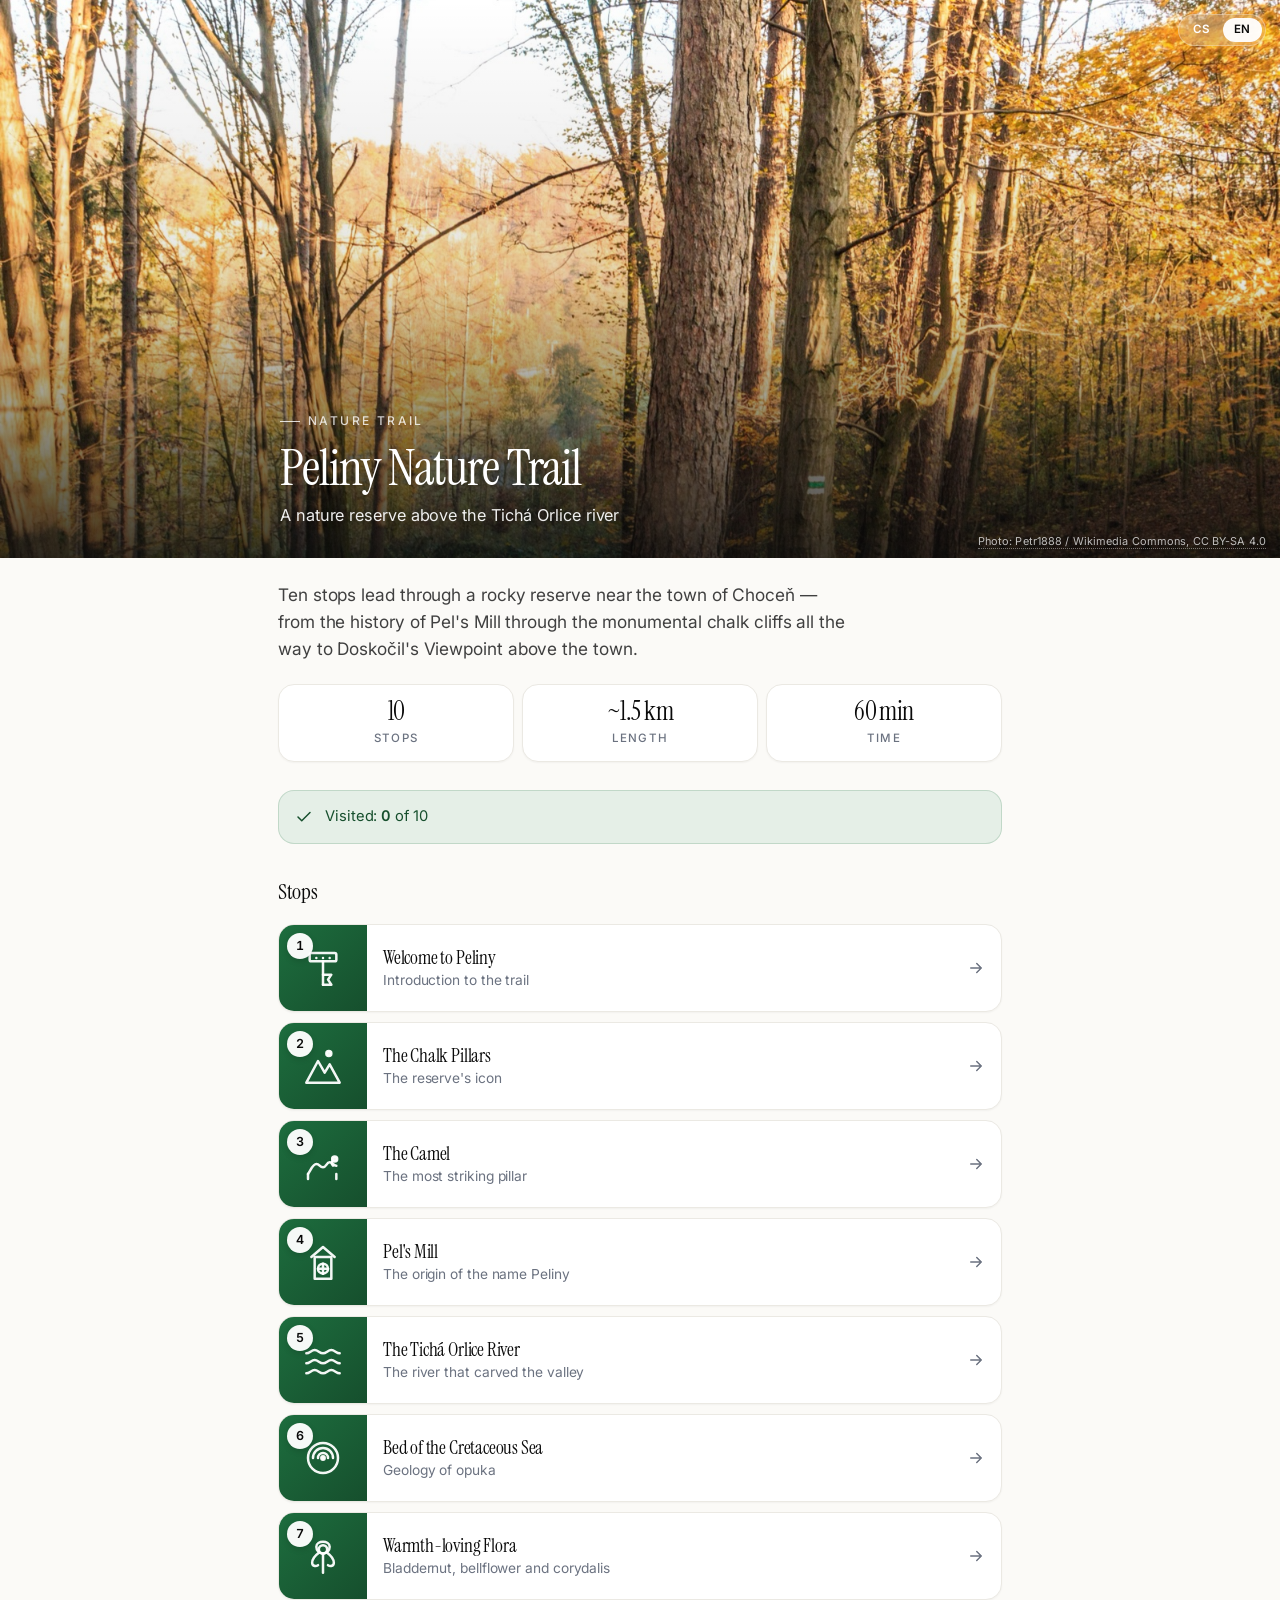
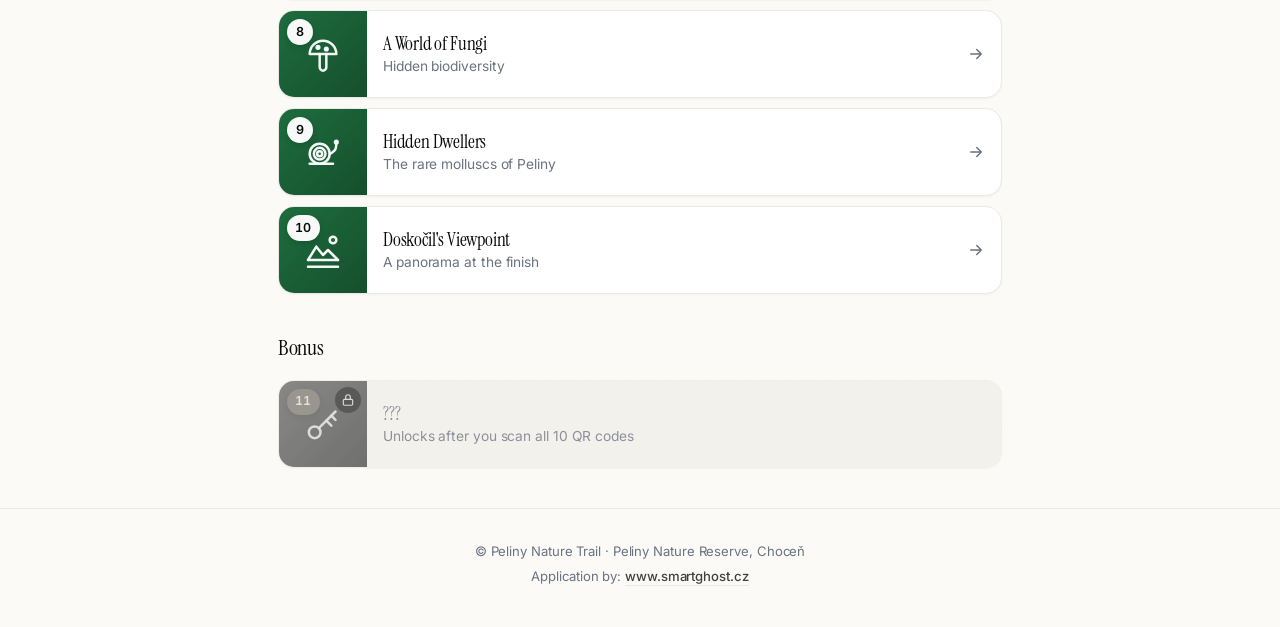
==== commit 41ddbcdb: "Add real Peliny hero photo, move reset to completion card Hero - Replaced AI-generated hero image wi" ====
--- a/index.html
+++ b/index.html
@@ -20,6 +20,7 @@
     <img class="hero__image" id="heroImage" alt="" aria-hidden="true">
     <div class="hero__overlay"></div>
     <nav class="lang-switch lang-switch--hero" id="langSwitch"></nav>
+    <div class="hero__credit" id="heroCredit"></div>
     <div class="hero__content">
       <span class="hero__eyebrow" id="heroEyebrow">Naučná stezka</span>
       <h1 class="hero__title" id="heroTitle">…</h1>
@@ -35,7 +36,6 @@
     <div class="progress-banner" id="progressBanner" hidden>
       <svg width="18" height="18" viewBox="0 0 24 24" fill="none" stroke="currentColor" stroke-width="2" stroke-linecap="round" stroke-linejoin="round" aria-hidden="true"><path d="M20 6 9 17l-5-5"/></svg>
       <span><span id="visitedLabel">Navštíveno</span>: <span class="progress-banner__count" id="progressCount">0</span> <span id="progressOf">z</span> <span id="progressTotal">10</span></span>
-      <button class="progress-banner__reset" id="progressReset" type="button">Vynulovat</button>
     </div>
 
     <section id="completionSection" hidden></section>
@@ -92,7 +92,6 @@
     document.getElementById('sectionHeading').textContent = App.t(lang, 'stationsHeading');
     document.getElementById('visitedLabel').textContent = App.t(lang, 'visitedLabel');
     document.getElementById('progressOf').textContent = App.t(lang, 'of');
-    document.getElementById('progressReset').textContent = App.t(lang, 'resetBtn');
     document.getElementById('bonusSectionHeading').textContent = App.t(lang, 'bonusSectionHeading');
 
     const list = document.getElementById('stations');
@@ -109,7 +108,7 @@
     const banner = document.getElementById('progressBanner');
     const bannerCount = document.getElementById('progressCount');
     const bannerTotal = document.getElementById('progressTotal');
-    const reset = document.getElementById('progressReset');
+    const heroCredit = document.getElementById('heroCredit');
 
     try {
       const res = await fetch(App.dataFileUrl(lang), { cache: 'no-cache' });
@@ -126,6 +125,11 @@
       heroSubtitle.textContent = meta.subtitle || '';
       if (meta.heroImage) heroImage.src = meta.heroImage;
       else hero.style.display = 'none';
+      if (meta.heroCredit) {
+        heroCredit.innerHTML = meta.heroCreditUrl
+          ? '<a href="' + App.escapeHtml(meta.heroCreditUrl) + '" target="_blank" rel="noopener">' + App.escapeHtml(meta.heroCredit) + '</a>'
+          : App.escapeHtml(meta.heroCredit);
+      }
       intro.textContent = meta.intro || '';
 
       stats.innerHTML = '';
@@ -164,7 +168,21 @@
                 '<span>' + App.escapeHtml(App.t(lang, 'bonusCta')) + '</span>' +
               '</a>' : '') +
             '</div>' +
+            '<button class="completion-card__reset" id="startOverBtn" type="button">' +
+              App.escapeHtml(App.t(lang, 'startOver')) +
+            '</button>' +
           '</div>';
+
+        const startOverBtn = document.getElementById('startOverBtn');
+        if (startOverBtn) {
+          startOverBtn.title = App.t(lang, 'startOverHint');
+          startOverBtn.addEventListener('click', () => {
+            if (confirm(App.t(lang, 'startOverConfirm'))) {
+              App.clearVisited();
+              location.reload();
+            }
+          });
+        }
       }
 
       // Main list
@@ -178,12 +196,6 @@
         bonus.forEach(s => bonusList.appendChild(renderCard(s, visited.has(s.id), true, !allDone)));
       }
 
-      reset.addEventListener('click', () => {
-        if (confirm(App.t(lang, 'resetConfirm'))) {
-          App.clearVisited();
-          location.reload();
-        }
-      });
     } catch (e) {
       list.innerHTML = '<li class="error">' + App.escapeHtml(App.t(lang, 'loadError')) + '</li>';
       console.error(e);
--- a/assets/css/style.css
+++ b/assets/css/style.css
@@ -168,6 +168,29 @@
   font-weight: 400;
 }
 
+.hero__credit {
+  position: absolute;
+  right: 10px;
+  bottom: 6px;
+  font-size: 0.68rem;
+  color: rgba(255, 255, 255, 0.72);
+  text-shadow: 0 1px 3px rgba(0, 0, 0, 0.6);
+  z-index: 3;
+  padding: 2px 4px;
+  letter-spacing: 0.01em;
+}
+
+.hero__credit a {
+  color: inherit;
+  text-decoration: none;
+  border-bottom: 1px dotted rgba(255, 255, 255, 0.4);
+}
+
+.hero__credit a:hover {
+  color: #fff;
+  border-bottom-color: #fff;
+}
+
 /* ------------------------------------------------------------------ TOPBAR (station) */
 
 .topbar {
@@ -946,6 +969,23 @@
   min-width: 140px;
 }
 
+.completion-card__reset {
+  display: block;
+  margin-top: 12px;
+  text-align: center;
+  font-size: 0.82rem;
+  color: var(--muted);
+  text-decoration: underline;
+  background: transparent;
+  border: none;
+  cursor: pointer;
+  font-family: inherit;
+  width: 100%;
+  padding: 4px 0;
+}
+
+.completion-card__reset:hover { color: var(--fg); }
+
 /* ------------------------------------------------------------------ STATION-DETAIL: LOCKED BONUS */
 
 .locked-screen {
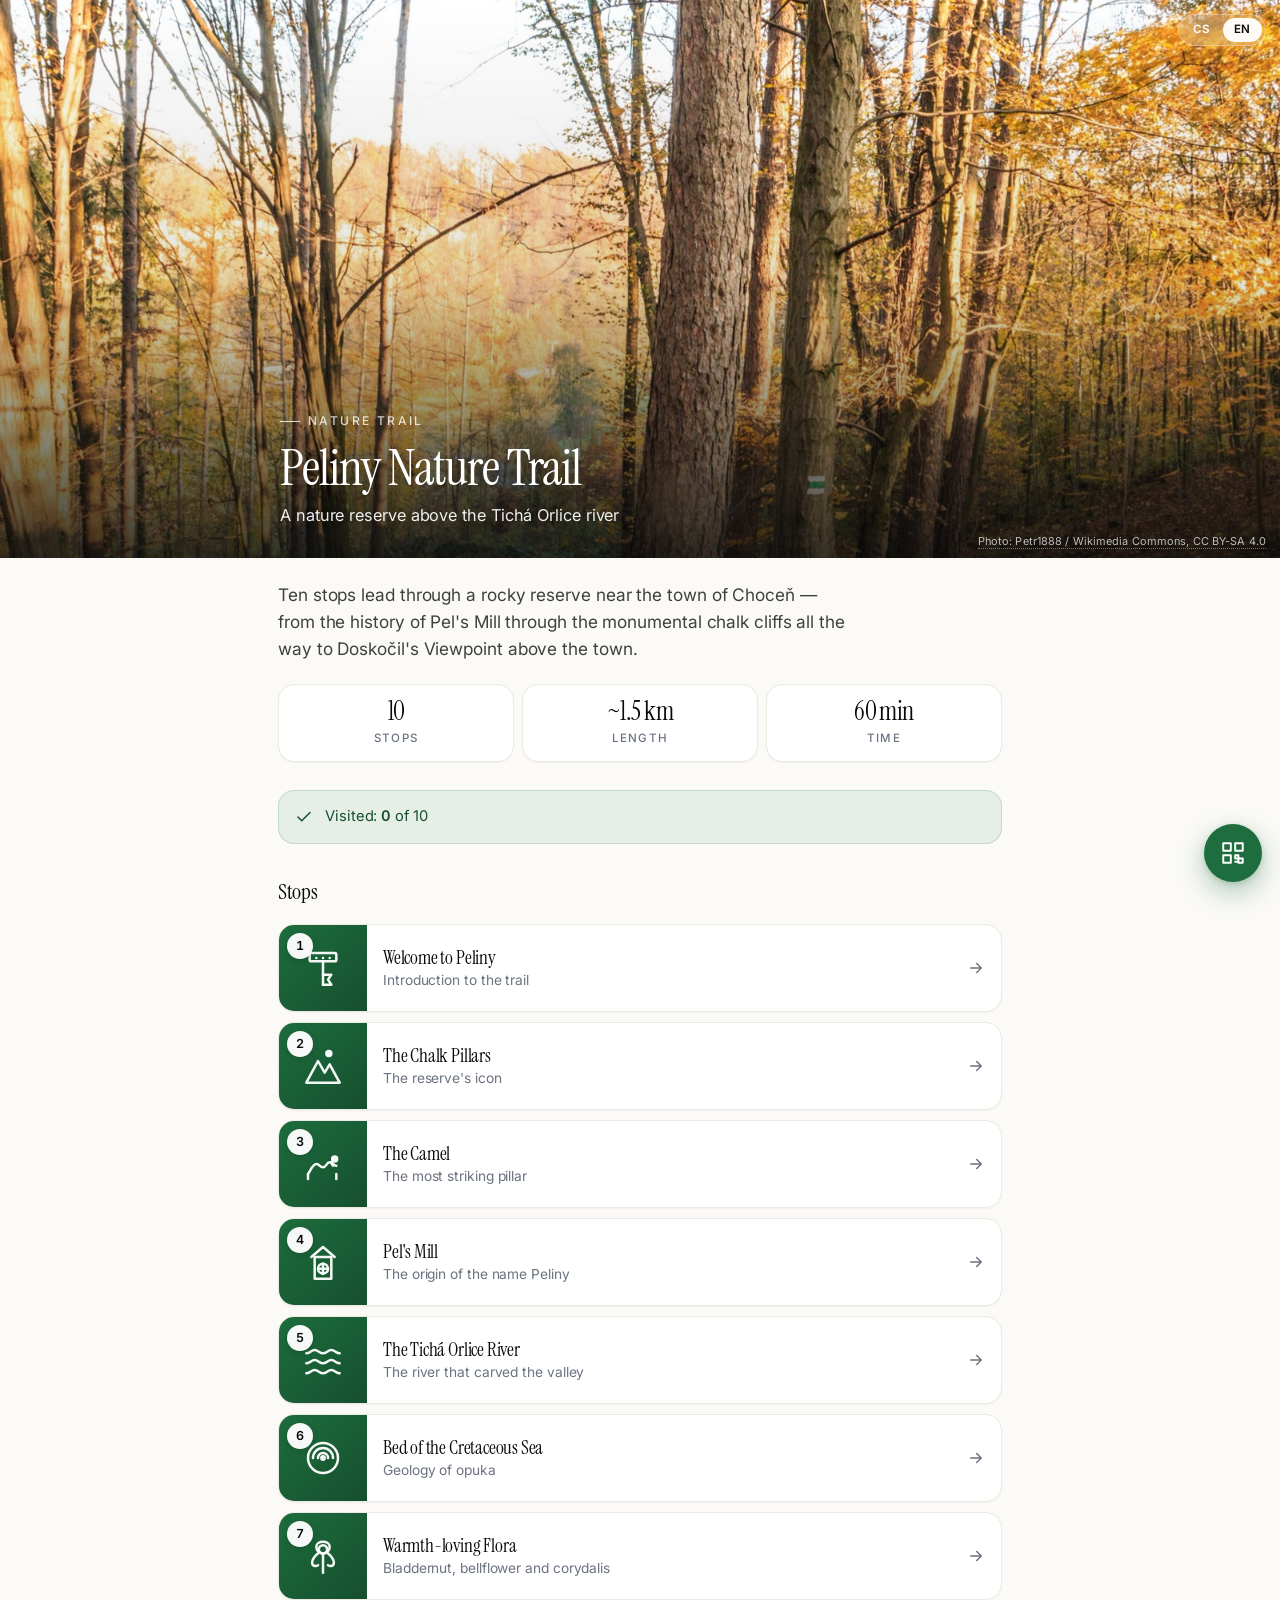
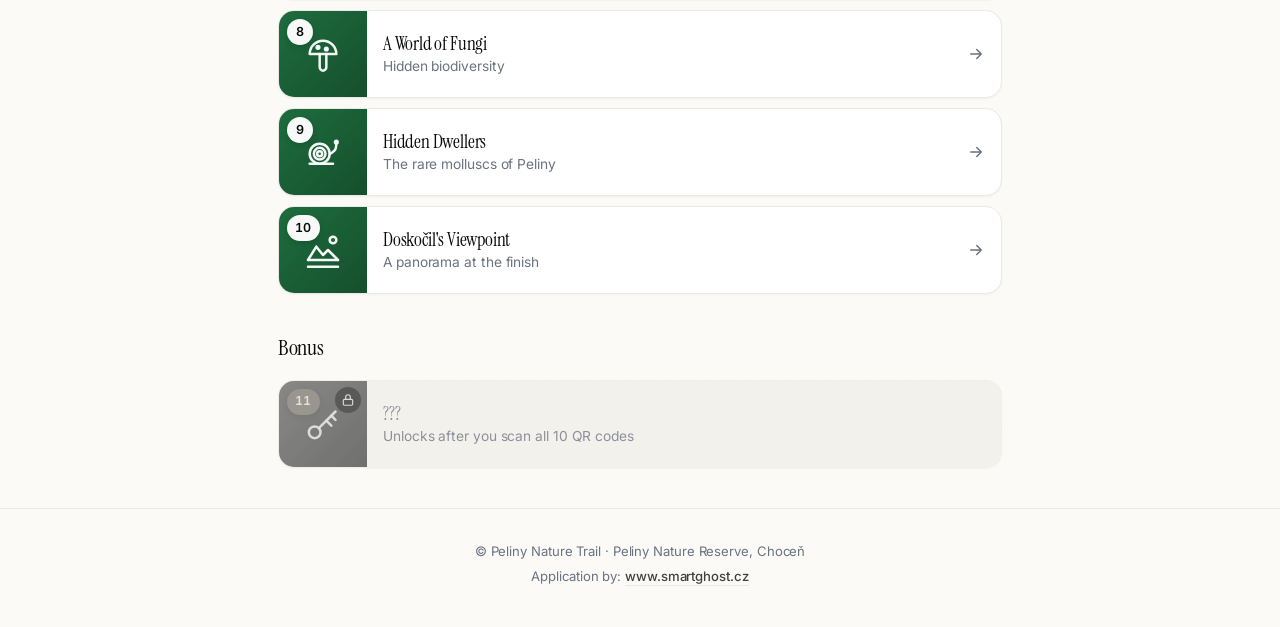
==== commit a8da2a05: "Move Scan QR to floating button (FAB) on home + station pages - Scanning happens when you arrive at " ====
--- a/index.html
+++ b/index.html
@@ -53,6 +53,16 @@
       <ul class="stations" id="bonusStations"></ul>
     </section>
   </main>
+
+  <button class="fab-scan" id="fabScan" type="button" aria-label="Naskenovat QR">
+    <svg aria-hidden="true" viewBox="0 0 24 24" fill="none" stroke="currentColor" stroke-width="1.8" stroke-linecap="round" stroke-linejoin="round">
+      <rect x="3" y="3" width="7" height="7"/>
+      <rect x="14" y="3" width="7" height="7"/>
+      <rect x="3" y="14" width="7" height="7"/>
+      <path d="M14 14h3v3h-3zM17 17h4v4h-4zM14 20h3"/>
+    </svg>
+    <span class="fab-scan__label" id="fabScanLabel">Naskenovat QR</span>
+  </button>
 
   <footer class="site-footer" id="footer"></footer>
 
@@ -87,6 +97,13 @@
 
     App.renderLangSwitch(document.getElementById('langSwitch'), lang, 'hero');
     App.renderFooter(document.getElementById('footer'), lang);
+
+    const fab = document.getElementById('fabScan');
+    if (fab) {
+      fab.setAttribute('aria-label', App.t(lang, 'scanQrBtn'));
+      document.getElementById('fabScanLabel').textContent = App.t(lang, 'scanQrBtn');
+      fab.addEventListener('click', () => App.openScanner(lang));
+    }
 
     document.getElementById('loadingText').textContent = App.t(lang, 'loading');
     document.getElementById('sectionHeading').textContent = App.t(lang, 'stationsHeading');
--- a/assets/css/style.css
+++ b/assets/css/style.css
@@ -719,6 +719,110 @@
   border-color: var(--muted);
 }
 
+.btn--mapy {
+  background: var(--bg-card);
+  color: var(--fg);
+  border: 1px solid var(--hairline);
+  box-shadow: var(--shadow-sm);
+  gap: 8px;
+}
+
+.btn--mapy:hover {
+  border-color: var(--muted);
+}
+
+.btn__mapy-logo {
+  height: 16px;
+  width: auto;
+  flex-shrink: 0;
+  vertical-align: middle;
+}
+
+@media (prefers-color-scheme: dark) {
+  .btn__mapy-logo {
+    filter: invert(1) hue-rotate(180deg);
+  }
+}
+
+.btn--scan {
+  background: var(--accent);
+  color: #fff;
+  border: none;
+  box-shadow: 0 4px 14px rgba(29, 109, 62, 0.28);
+  gap: 8px;
+}
+
+.btn--scan:hover {
+  background: var(--accent-dim);
+}
+
+/* ------------------------------------------------------------------ FAB (Scan QR) */
+
+.fab-scan {
+  position: fixed;
+  right: 18px;
+  bottom: max(18px, env(safe-area-inset-bottom));
+  width: 58px;
+  height: 58px;
+  border-radius: 50%;
+  background: var(--accent);
+  color: #fff;
+  border: none;
+  box-shadow:
+    0 10px 28px rgba(29, 109, 62, 0.35),
+    0 2px 6px rgba(29, 109, 62, 0.2);
+  display: flex;
+  align-items: center;
+  justify-content: center;
+  z-index: 30;
+  cursor: pointer;
+  padding: 0;
+  transition: transform 0.12s ease, background 0.15s ease, box-shadow 0.15s ease;
+  -webkit-tap-highlight-color: transparent;
+}
+
+.fab-scan svg {
+  width: 26px;
+  height: 26px;
+}
+
+.fab-scan:hover {
+  background: var(--accent-dim);
+  box-shadow: 0 14px 32px rgba(29, 109, 62, 0.42);
+}
+
+.fab-scan:active {
+  transform: scale(0.94);
+}
+
+.fab-scan__label {
+  position: absolute;
+  right: calc(100% + 10px);
+  top: 50%;
+  transform: translateY(-50%);
+  background: var(--fg);
+  color: var(--bg);
+  font-size: 0.82rem;
+  font-weight: 500;
+  padding: 6px 10px;
+  border-radius: 999px;
+  white-space: nowrap;
+  pointer-events: none;
+  opacity: 0;
+  transition: opacity 0.2s ease, transform 0.2s ease;
+}
+
+.fab-scan:hover .fab-scan__label {
+  opacity: 1;
+}
+
+@media (max-width: 480px) {
+  .fab-scan__label { display: none; }
+}
+
+/* Hide FAB during printing */
+@media print { .fab-scan { display: none; } }
+
 .btn__content {
   display: flex;
   flex-direction: column;
@@ -1109,6 +1213,97 @@
   border-color: var(--hairline);
   background: var(--bg-card);
   color: var(--muted);
+}
+
+/* ------------------------------------------------------------------ SCANNER MODAL */
+
+.scanner-modal {
+  position: fixed;
+  inset: 0;
+  z-index: 100;
+  background: rgba(0, 0, 0, 0.88);
+  display: flex;
+  align-items: center;
+  justify-content: center;
+  padding: env(safe-area-inset-top) 16px env(safe-area-inset-bottom);
+  animation: fadeIn 0.2s ease;
+}
+
+@keyframes fadeIn {
+  from { opacity: 0; }
+  to   { opacity: 1; }
+}
+
+.scanner-modal__inner {
+  background: var(--bg-card);
+  color: var(--fg);
+  border-radius: var(--radius-lg);
+  max-width: 480px;
+  width: 100%;
+  padding: 24px 20px 20px;
+  position: relative;
+  box-shadow: var(--shadow-lg);
+}
+
+.scanner-modal__close {
+  position: absolute;
+  top: 10px;
+  right: 10px;
+  width: 36px;
+  height: 36px;
+  border-radius: 50%;
+  background: var(--hairline-soft);
+  border: none;
+  cursor: pointer;
+  font-size: 1.2rem;
+  line-height: 1;
+  color: var(--fg);
+  display: flex;
+  align-items: center;
+  justify-content: center;
+}
+
+.scanner-modal__title {
+  font-family: var(--font-serif);
+  font-size: 1.4rem;
+  font-weight: 400;
+  margin: 0 0 14px;
+  letter-spacing: -0.015em;
+}
+
+.scanner-modal__reader {
+  width: 100%;
+  max-width: 320px;
+  margin: 0 auto 14px;
+  border-radius: var(--radius);
+  overflow: hidden;
+  background: #000;
+  aspect-ratio: 1 / 1;
+}
+
+.scanner-modal__reader video {
+  width: 100% !important;
+  height: 100% !important;
+  object-fit: cover;
+}
+
+.scanner-modal__hint {
+  font-size: 0.9rem;
+  color: var(--muted);
+  text-align: center;
+  margin: 0 0 8px;
+}
+
+.scanner-modal__status {
+  font-size: 0.85rem;
+  color: var(--muted);
+  text-align: center;
+  margin: 0;
+  min-height: 1.3em;
+}
+
+.scanner-modal__status--error {
+  color: var(--danger);
 }
 
 /* ------------------------------------------------------------------ TOAST */
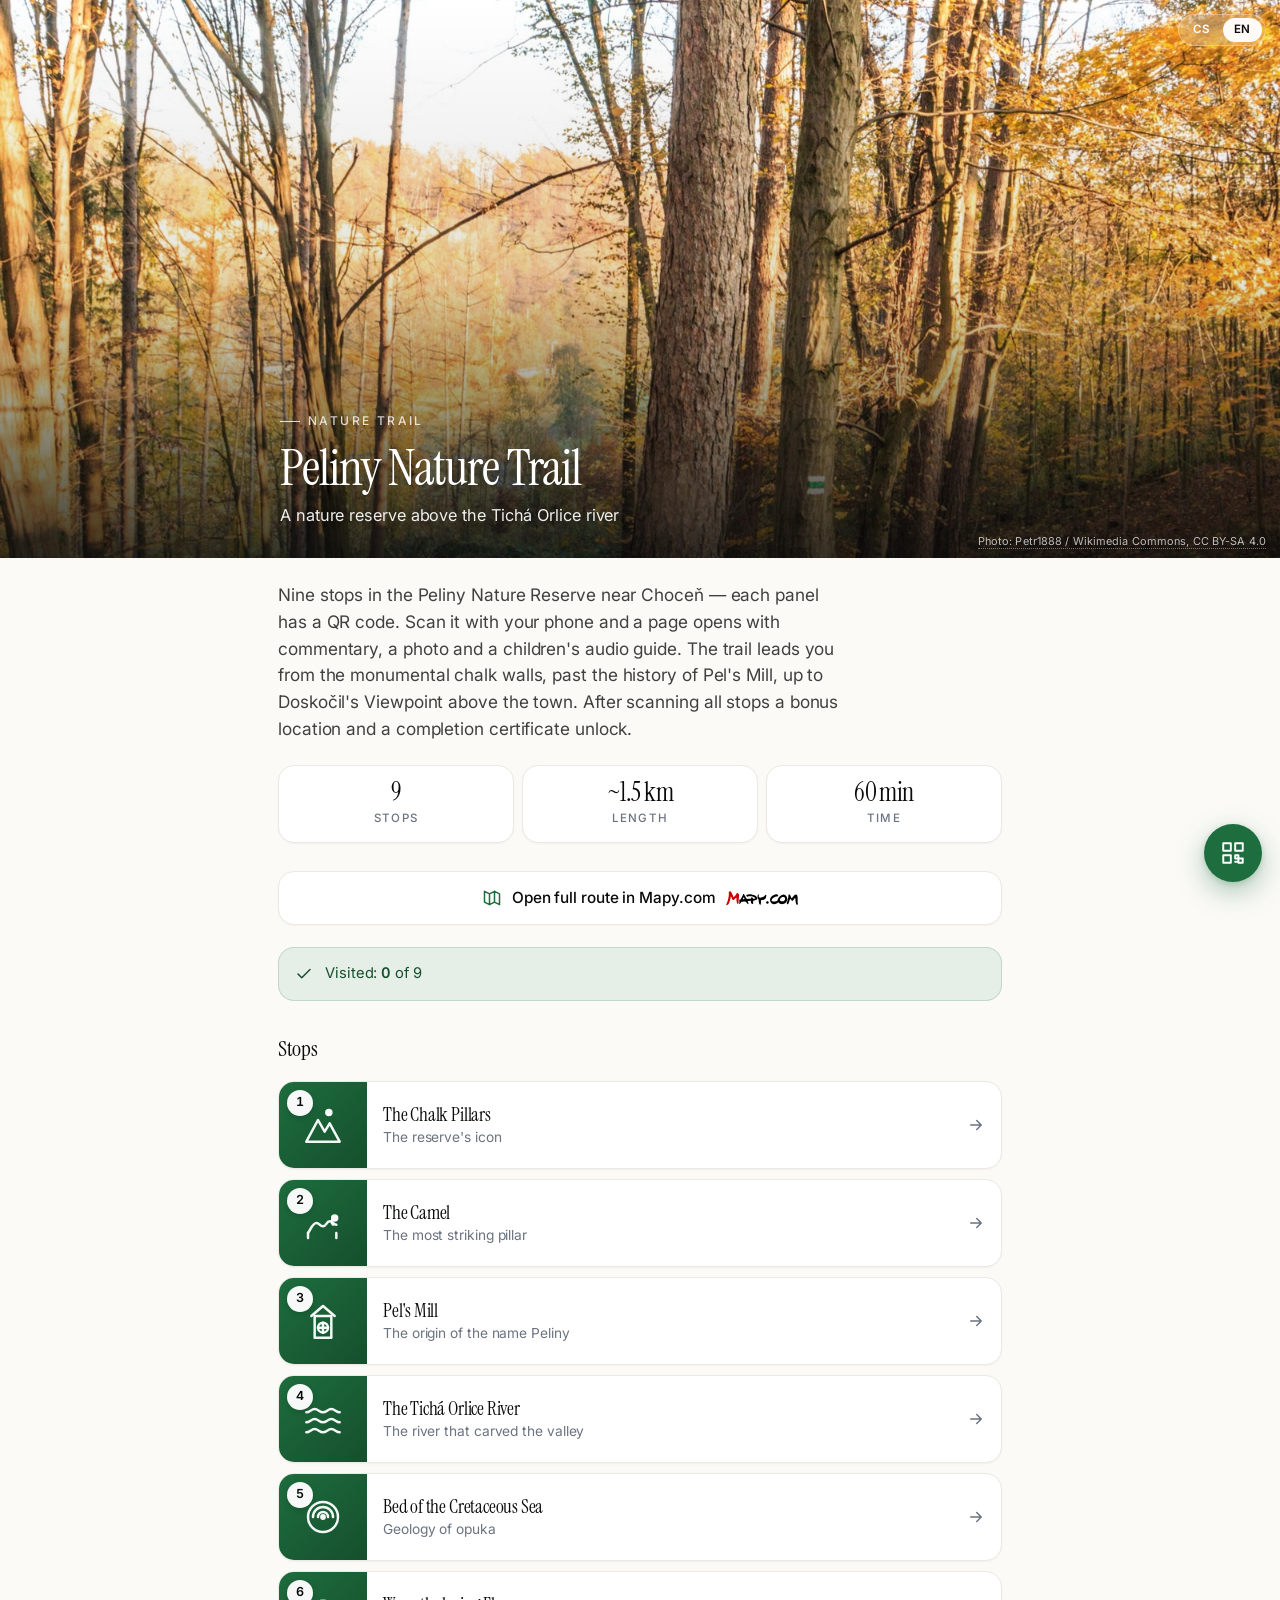
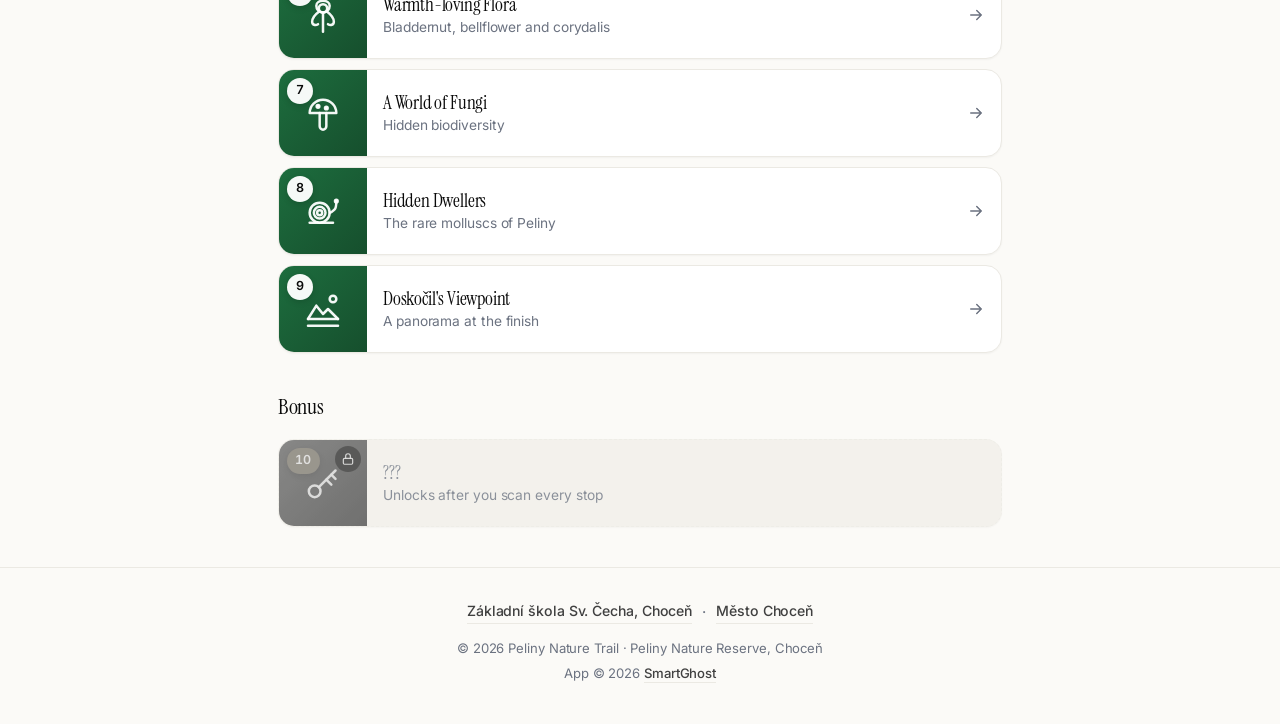
==== commit 7df9a07f: "Restructure: drop uvod, QR #1 → home, inline scan CTA, trail map URL Structure - Dropped the 'uvod' " ====
--- a/index.html
+++ b/index.html
@@ -32,6 +32,14 @@
     <p class="intro" id="intro"></p>
 
     <ul class="stats" id="stats"></ul>
+
+    <a class="trail-map-cta" id="trailMapCta" href="#" target="_blank" rel="noopener" hidden>
+      <svg aria-hidden="true" viewBox="0 0 24 24" fill="none" stroke="currentColor" stroke-width="1.8" stroke-linecap="round" stroke-linejoin="round">
+        <path d="m9 20-6-3V4l6 3m0 13 6-3m-6 3V7m6 10 6 3V7l-6-3m0 13V4m0 0-6 3"/>
+      </svg>
+      <span id="trailMapCtaLabel">Otevřít celou trasu v Mapy.com</span>
+      <img class="trail-map-cta__logo" src="assets/images/mapy-com-logo.svg" alt="Mapy.com" height="16">
+    </a>
 
     <div class="progress-banner" id="progressBanner" hidden>
       <svg width="18" height="18" viewBox="0 0 24 24" fill="none" stroke="currentColor" stroke-width="2" stroke-linecap="round" stroke-linejoin="round" aria-hidden="true"><path d="M20 6 9 17l-5-5"/></svg>
@@ -142,6 +150,14 @@
       heroSubtitle.textContent = meta.subtitle || '';
       if (meta.heroImage) heroImage.src = meta.heroImage;
       else hero.style.display = 'none';
+
+      if (meta.trailMapUrl) {
+        const cta = document.getElementById('trailMapCta');
+        cta.href = meta.trailMapUrl;
+        document.getElementById('trailMapCtaLabel').textContent = App.t(lang, 'openTrailOnMap');
+        cta.hidden = false;
+      }
+
       if (meta.heroCredit) {
         heroCredit.innerHTML = meta.heroCreditUrl
           ? '<a href="' + App.escapeHtml(meta.heroCreditUrl) + '" target="_blank" rel="noopener">' + App.escapeHtml(meta.heroCredit) + '</a>'
--- a/assets/css/style.css
+++ b/assets/css/style.css
@@ -907,6 +907,25 @@
   margin-bottom: 0;
 }
 
+.site-footer__partners {
+  display: flex;
+  flex-wrap: wrap;
+  justify-content: center;
+  align-items: center;
+  gap: 6px 10px;
+  margin: 0 0 14px;
+  font-size: 0.88rem;
+  font-weight: 500;
+}
+
+.site-footer__partners a {
+  color: var(--fg-dim);
+}
+
+.site-footer__sep {
+  color: var(--muted);
+}
+
 /* ------------------------------------------------------------------ BONUS / LOCKED STATES */
 
 .section-heading--bonus {
@@ -1089,6 +1108,148 @@
 }
 
 .completion-card__reset:hover { color: var(--fg); }
+
+/* ------------------------------------------------------------------ INLINE SCAN CTA */
+
+.inline-scan {
+  margin: 18px 0 22px;
+  text-align: center;
+}
+
+.btn-inline-scan {
+  display: inline-flex;
+  align-items: center;
+  gap: 10px;
+  padding: 12px 20px;
+  background: var(--accent);
+  color: #fff;
+  border: none;
+  border-radius: 999px;
+  font-family: inherit;
+  font-size: 0.96rem;
+  font-weight: 600;
+  cursor: pointer;
+  box-shadow: 0 4px 14px rgba(29, 109, 62, 0.28);
+  transition: transform 0.12s ease, background 0.15s ease, box-shadow 0.15s ease;
+  -webkit-tap-highlight-color: transparent;
+  letter-spacing: -0.005em;
+}
+
+.btn-inline-scan:hover {
+  background: var(--accent-dim);
+  box-shadow: 0 6px 18px rgba(29, 109, 62, 0.35);
+}
+
+.btn-inline-scan:active {
+  transform: scale(0.97);
+}
+
+.btn-inline-scan svg {
+  width: 20px;
+  height: 20px;
+  flex-shrink: 0;
+}
+
+/* ------------------------------------------------------------------ HOME TRAIL MAP CTA */
+
+.trail-map-cta {
+  display: flex;
+  align-items: center;
+  justify-content: center;
+  gap: 10px;
+  padding: 14px 18px;
+  background: var(--bg-card);
+  color: var(--fg);
+  border: 1px solid var(--hairline);
+  border-radius: var(--radius);
+  box-shadow: var(--shadow-sm);
+  text-decoration: none;
+  font-weight: 500;
+  font-size: 0.96rem;
+  margin: 0 0 22px;
+}
+
+.trail-map-cta:hover { border-color: var(--muted); }
+
+.trail-map-cta svg {
+  width: 20px;
+  height: 20px;
+  color: var(--accent);
+  flex-shrink: 0;
+}
+
+.trail-map-cta__logo {
+  height: 16px;
+  width: auto;
+  flex-shrink: 0;
+  vertical-align: middle;
+}
+
+@media (prefers-color-scheme: dark) {
+  .trail-map-cta__logo { filter: invert(1) hue-rotate(180deg); }
+}
+
+/* ------------------------------------------------------------------ REVISIT BANNER */
+
+.revisit-banner {
+  margin: 14px 0 22px;
+  padding: 16px 18px 14px;
+  background: linear-gradient(180deg,
+    color-mix(in oklab, var(--amber-soft) 85%, var(--bg-card)),
+    var(--bg-card));
+  border: 1px solid color-mix(in oklab, var(--amber) 30%, var(--hairline));
+  border-radius: var(--radius);
+  box-shadow: var(--shadow-sm);
+  animation: banner-in 0.35s cubic-bezier(0.2, 0.7, 0.2, 1);
+}
+
+@keyframes banner-in {
+  from { opacity: 0; transform: translateY(-6px); }
+  to   { opacity: 1; transform: translateY(0); }
+}
+
+.revisit-banner__title {
+  display: flex;
+  align-items: center;
+  gap: 10px;
+  font-family: var(--font-serif);
+  font-weight: 400;
+  font-size: 1.25rem;
+  margin: 0 0 4px;
+  color: var(--fg);
+  letter-spacing: -0.01em;
+}
+
+.revisit-banner__title svg {
+  width: 22px;
+  height: 22px;
+  color: var(--amber);
+  flex-shrink: 0;
+}
+
+.revisit-banner__body {
+  margin: 0 0 14px;
+  color: var(--fg-dim);
+  font-size: 0.96rem;
+  line-height: 1.5;
+}
+
+.revisit-banner__body b {
+  color: var(--fg);
+  font-weight: 600;
+}
+
+.revisit-banner__actions {
+  display: flex;
+  flex-direction: column;
+  gap: 8px;
+}
+
+.revisit-banner__actions .btn {
+  min-height: 48px;
+  padding: 12px 16px;
+  font-size: 0.96rem;
+}
 
 /* ------------------------------------------------------------------ STATION-DETAIL: LOCKED BONUS */
 
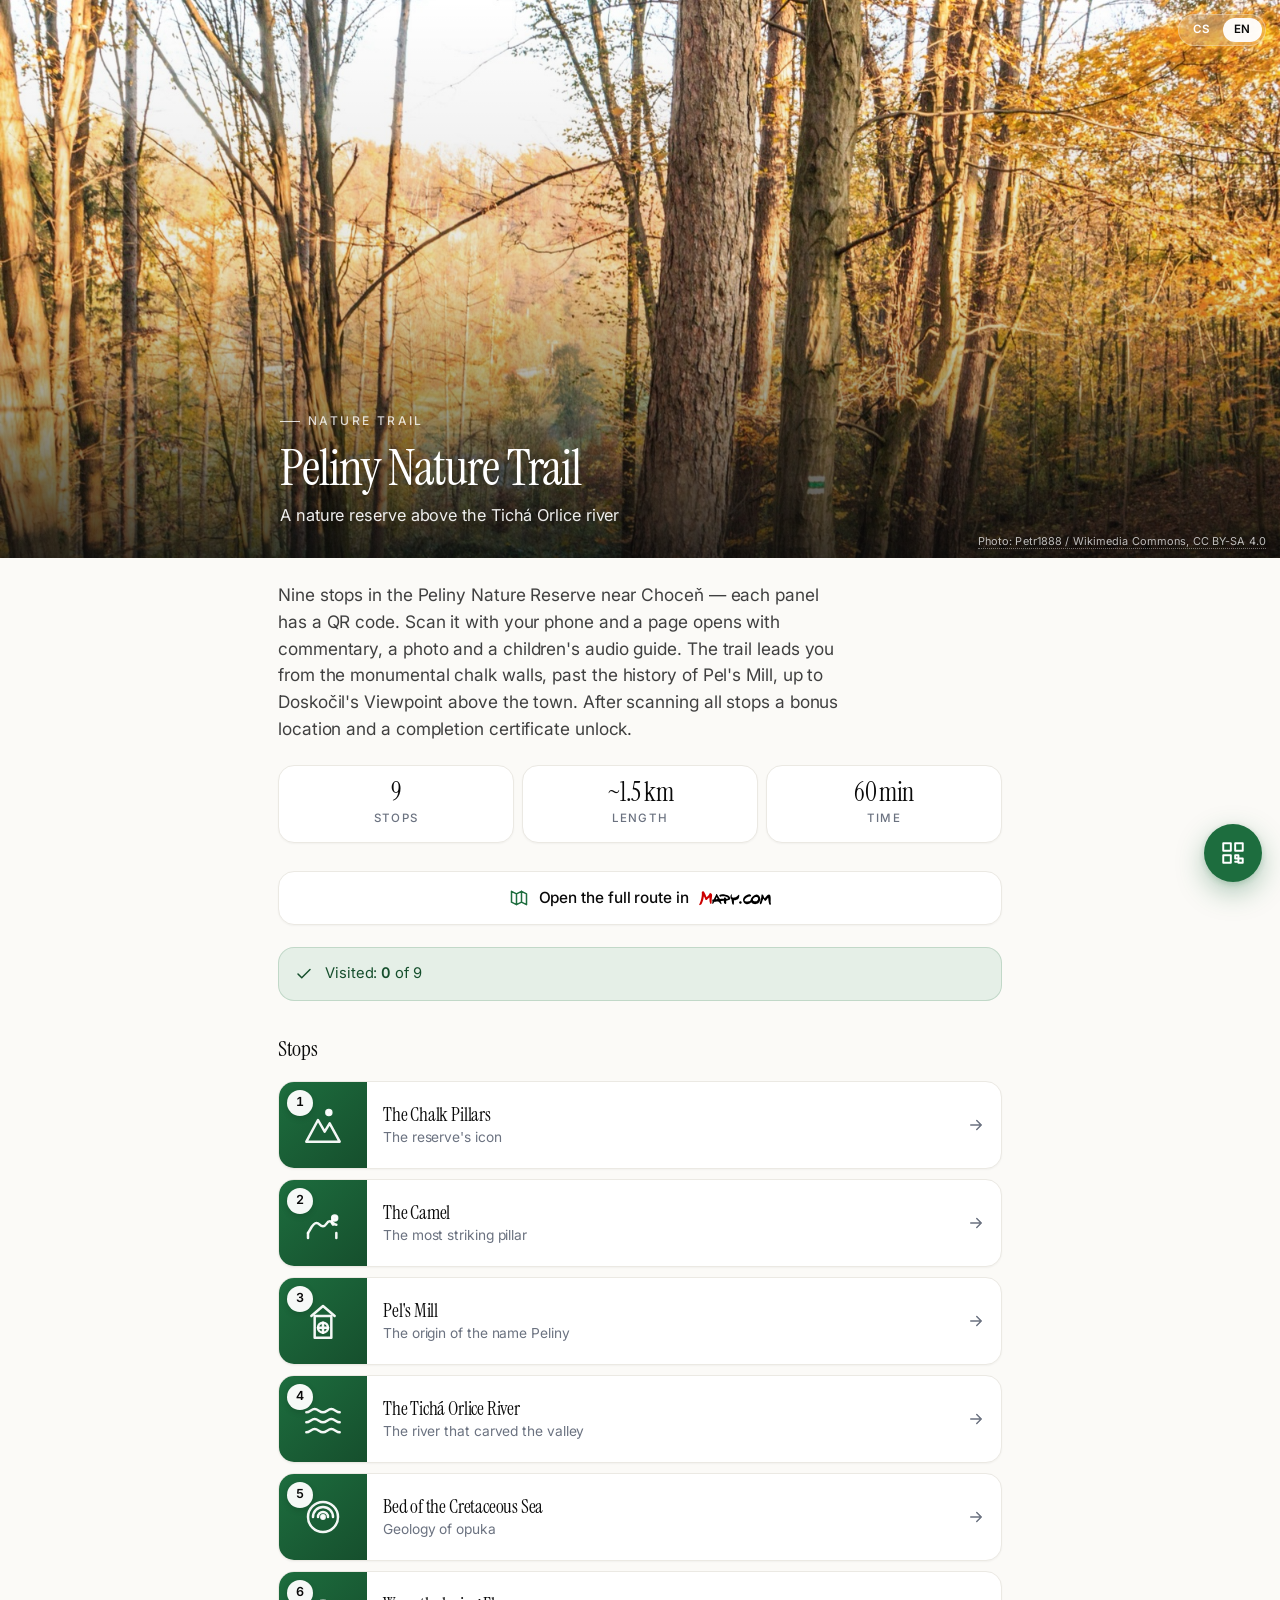
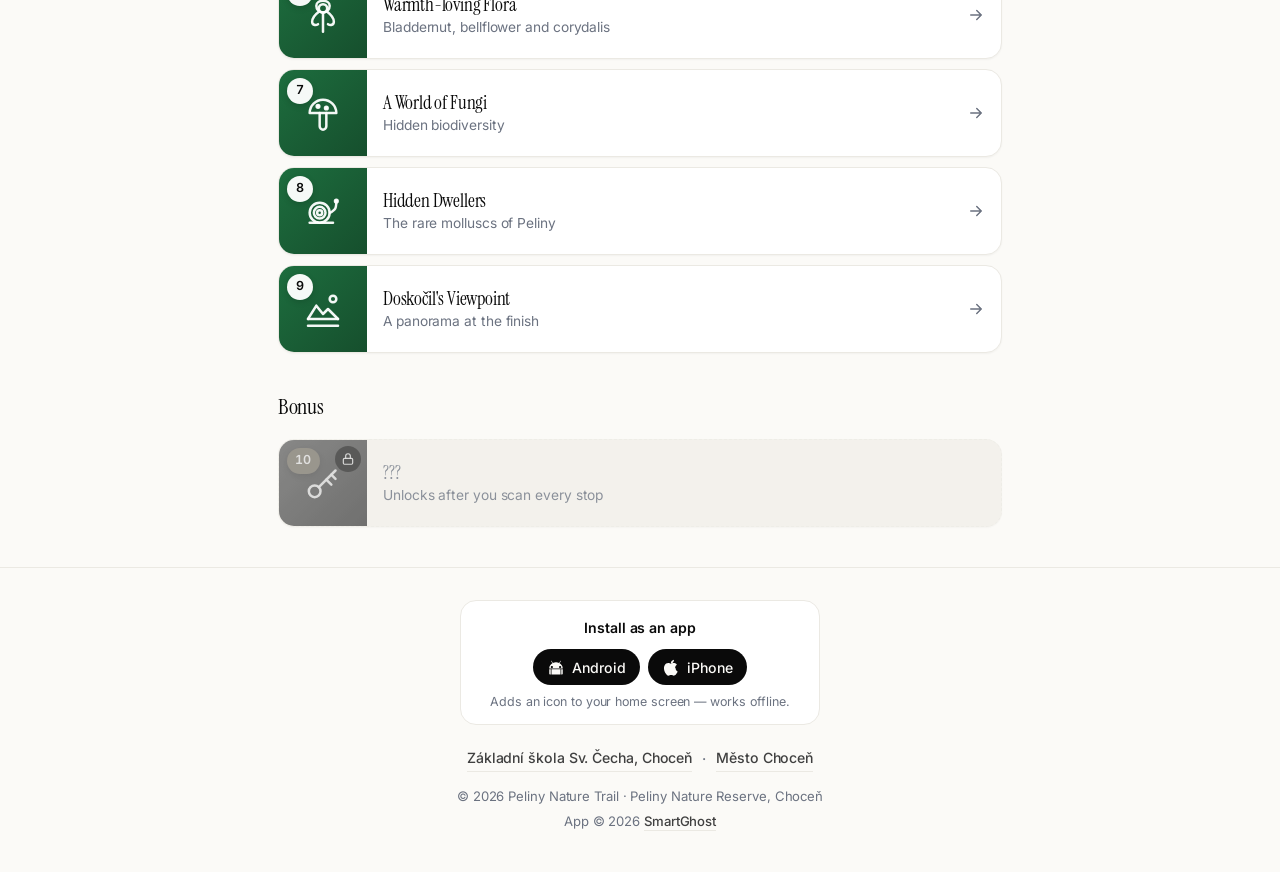
==== commit 54c9496b: "Add PWA: manifest, service worker, install UX, offline cache - manifest.json with 192/512 icons + ma" ====
--- a/index.html
+++ b/index.html
@@ -10,6 +10,12 @@
   <link rel="preconnect" href="https://fonts.googleapis.com">
   <link rel="preconnect" href="https://fonts.gstatic.com" crossorigin>
   <link href="https://fonts.googleapis.com/css2?family=Inter:wght@400;500;600;700&family=Instrument+Serif&display=swap" rel="stylesheet">
+
+  <link rel="manifest" href="manifest.json">
+  <link rel="apple-touch-icon" href="assets/icons/apple-touch-icon.png">
+  <meta name="apple-mobile-web-app-capable" content="yes">
+  <meta name="apple-mobile-web-app-status-bar-style" content="default">
+  <meta name="apple-mobile-web-app-title" content="Peliny">
 
   <link rel="stylesheet" href="assets/css/style.css">
   <script src="assets/js/app.js" defer></script>
@@ -227,6 +233,20 @@
         bonusSection.hidden = false;
         bonusList.innerHTML = '';
         bonus.forEach(s => bonusList.appendChild(renderCard(s, visited.has(s.id), true, !allDone)));
+
+        // Intercept locked bonus clicks → show progress toast
+        if (!allDone) {
+          const visitedCount = main.filter(st => visited.has(st.id)).length;
+          bonusList.querySelectorAll('.station-link--locked').forEach(a => {
+            a.addEventListener('click', (e) => {
+              e.preventDefault();
+              App.showToast(
+                App.t(lang, 'bonusLockedToast', { visited: visitedCount, total: main.length }),
+                'warn'
+              );
+            });
+          });
+        }
       }
 
     } catch (e) {
@@ -269,7 +289,7 @@
         : '';
 
       li.innerHTML =
-        '<a class="' + classes.join(' ') + '" href="' + href2 + '"' + (isLocked ? ' aria-disabled="true" onclick="event.preventDefault()"' : '') + '>' +
+        '<a class="' + classes.join(' ') + '" href="' + href2 + '"' + (isLocked ? ' aria-disabled="true"' : '') + '>' +
           iconHtml + num + lockBadge + '</div>' +
           '<div class="station-link__body">' +
             '<h3 class="station-link__title">' + title + '</h3>' +
--- a/assets/css/style.css
+++ b/assets/css/style.css
@@ -586,6 +586,215 @@
   margin-bottom: 0;
 }
 
+/* ------------------------------------------------------------------ GALLERY (top carousel) */
+
+.station__gallery {
+  position: relative;
+  margin: 4px -18px 24px;
+  background: var(--bg-deep);
+  aspect-ratio: 3 / 2;
+  overflow: hidden;
+}
+
+/* Fallback for browsers without aspect-ratio support (older Safari/FF) */
+@supports not (aspect-ratio: 3/2) {
+  .station__gallery { padding-top: 66.666%; position: relative; height: 0; }
+  .station__gallery-scroll { position: absolute; inset: 0; }
+}
+
+.station__gallery-scroll {
+  width: 100%;
+  height: 100%;
+  display: flex;
+  overflow-x: auto;
+  overflow-y: hidden;
+  scroll-snap-type: x mandatory;
+  scrollbar-width: none;
+  -webkit-overflow-scrolling: touch;
+}
+
+.station__gallery-scroll::-webkit-scrollbar { display: none; }
+
+.station__gallery-item {
+  flex: 0 0 100%;
+  width: 100%;
+  height: 100%;
+  scroll-snap-align: start;
+  position: relative;
+}
+
+.station__gallery-item img {
+  width: 100%;
+  height: 100%;
+  object-fit: cover;
+  display: block;
+  cursor: zoom-in;
+}
+
+.station__gallery-caption {
+  position: absolute;
+  left: 16px;
+  right: 16px;
+  bottom: 34px;
+  color: rgba(255, 255, 255, 0.96);
+  font-size: 0.85rem;
+  line-height: 1.35;
+  text-shadow: 0 1px 8px rgba(0, 0, 0, 0.85);
+  padding: 0;
+  max-height: 3em;
+  overflow: hidden;
+  text-overflow: ellipsis;
+  display: -webkit-box;
+  -webkit-line-clamp: 2;
+  -webkit-box-orient: vertical;
+  pointer-events: none;
+}
+
+.station__gallery-dots {
+  position: absolute;
+  left: 0;
+  right: 0;
+  bottom: 10px;
+  display: flex;
+  justify-content: center;
+  gap: 7px;
+  pointer-events: none;
+}
+
+.station__gallery-dot {
+  width: 7px;
+  height: 7px;
+  border-radius: 50%;
+  background: rgba(255, 255, 255, 0.55);
+  border: none;
+  padding: 0;
+  transition: background 0.2s ease, transform 0.2s ease;
+  pointer-events: auto;
+  cursor: pointer;
+  box-shadow: 0 1px 3px rgba(0, 0, 0, 0.4);
+}
+
+.station__gallery-dot.is-active {
+  background: #fff;
+  transform: scale(1.25);
+}
+
+/* ------------------------------------------------------------------ INLINE FIG */
+
+.station__inline-fig {
+  margin: 20px -18px 24px;
+  padding: 0;
+}
+
+.station__inline-fig img {
+  width: 100%;
+  max-height: 58vh;
+  object-fit: cover;
+  display: block;
+  cursor: zoom-in;
+}
+
+.station__inline-fig figcaption {
+  padding: 8px 18px 0;
+  font-size: 0.88rem;
+  color: var(--muted);
+  font-style: italic;
+  line-height: 1.4;
+}
+
+/* ------------------------------------------------------------------ LIGHTBOX */
+
+.lightbox {
+  position: fixed;
+  inset: 0;
+  z-index: 100;
+  background: rgba(0, 0, 0, 0.94);
+  display: flex;
+  align-items: center;
+  justify-content: center;
+  padding: env(safe-area-inset-top) 16px env(safe-area-inset-bottom);
+  animation: fadeIn 0.2s ease;
+}
+
+.lightbox__img {
+  max-width: 100%;
+  max-height: 100%;
+  object-fit: contain;
+  user-select: none;
+  -webkit-user-select: none;
+  -webkit-touch-callout: none;
+}
+
+.lightbox__close {
+  position: absolute;
+  top: max(14px, env(safe-area-inset-top));
+  right: 14px;
+  width: 44px;
+  height: 44px;
+  border: none;
+  background: rgba(0, 0, 0, 0.5);
+  color: #fff;
+  border-radius: 50%;
+  cursor: pointer;
+  font-size: 1.3rem;
+  line-height: 1;
+  display: flex;
+  align-items: center;
+  justify-content: center;
+  -webkit-tap-highlight-color: transparent;
+}
+
+.lightbox__nav {
+  position: absolute;
+  top: 50%;
+  transform: translateY(-50%);
+  background: rgba(0, 0, 0, 0.5);
+  color: #fff;
+  border: none;
+  width: 46px;
+  height: 46px;
+  border-radius: 50%;
+  cursor: pointer;
+  font-size: 1.5rem;
+  line-height: 1;
+  display: flex;
+  align-items: center;
+  justify-content: center;
+  padding: 0;
+}
+
+.lightbox__prev { left: 14px; }
+.lightbox__next { right: 14px; }
+
+.lightbox__caption {
+  position: absolute;
+  left: 20px;
+  right: 20px;
+  bottom: max(58px, calc(env(safe-area-inset-bottom) + 58px));
+  color: #fff;
+  text-align: center;
+  font-size: 0.9rem;
+  line-height: 1.45;
+  text-shadow: 0 2px 10px rgba(0, 0, 0, 0.9);
+}
+
+.lightbox__counter {
+  position: absolute;
+  bottom: max(20px, env(safe-area-inset-bottom));
+  left: 0; right: 0;
+  text-align: center;
+  color: rgba(255, 255, 255, 0.72);
+  font-size: 0.78rem;
+  font-variant-numeric: tabular-nums;
+  letter-spacing: 0.08em;
+}
+
+@media (max-width: 480px) {
+  .lightbox__nav { width: 40px; height: 40px; font-size: 1.3rem; }
+  .lightbox__prev { left: 8px; }
+  .lightbox__next { right: 8px; }
+}
+
 /* ------------------------------------------------------------------ AUDIO PLAYER */
 
 .audio {
@@ -907,6 +1116,142 @@
   margin-bottom: 0;
 }
 
+.site-footer__install {
+  max-width: 360px;
+  margin: 0 auto 22px;
+  padding: 16px 18px 14px;
+  background: var(--bg-card);
+  border: 1px solid var(--hairline);
+  border-radius: var(--radius);
+  text-align: center;
+}
+
+.site-footer__install-label {
+  font-size: 0.88rem;
+  font-weight: 600;
+  color: var(--fg);
+  margin-bottom: 10px;
+}
+
+.site-footer__install-icons {
+  display: flex;
+  justify-content: center;
+  gap: 8px;
+  margin-bottom: 8px;
+}
+
+.site-footer__install-btn {
+  display: inline-flex;
+  align-items: center;
+  gap: 7px;
+  padding: 9px 14px;
+  background: var(--fg);
+  color: var(--bg);
+  border: none;
+  border-radius: 999px;
+  font-family: inherit;
+  font-size: 0.88rem;
+  font-weight: 500;
+  cursor: pointer;
+  transition: transform 0.12s ease, background 0.15s ease;
+  -webkit-tap-highlight-color: transparent;
+}
+
+.site-footer__install-btn:hover { background: #2a2a2a; }
+.site-footer__install-btn:active { transform: scale(0.97); }
+
+.site-footer__install-btn svg {
+  width: 18px;
+  height: 18px;
+  flex-shrink: 0;
+}
+
+.site-footer__install-hint {
+  font-size: 0.78rem;
+  color: var(--muted);
+  line-height: 1.4;
+}
+
+/* ------------------------------------------------------------------ INSTALL MODAL */
+
+.install-modal {
+  position: fixed;
+  inset: 0;
+  z-index: 100;
+  background: rgba(0, 0, 0, 0.55);
+  display: flex;
+  align-items: center;
+  justify-content: center;
+  padding: 20px;
+  animation: fadeIn 0.2s ease;
+  -webkit-backdrop-filter: blur(4px);
+  backdrop-filter: blur(4px);
+}
+
+.install-modal__inner {
+  background: var(--bg-card);
+  color: var(--fg);
+  border-radius: var(--radius-lg);
+  padding: 26px 24px 22px;
+  max-width: 400px;
+  width: 100%;
+  box-shadow: var(--shadow-lg);
+}
+
+.install-modal__title {
+  font-family: var(--font-serif);
+  font-size: 1.4rem;
+  font-weight: 400;
+  margin: 0 0 16px;
+  letter-spacing: -0.015em;
+}
+
+.install-modal__steps {
+  margin: 0 0 14px;
+  padding-left: 0;
+  font-size: 0.96rem;
+  line-height: 1.6;
+  list-style: none;
+  counter-reset: step;
+}
+
+.install-modal__steps li {
+  padding: 6px 0;
+}
+
+.install-modal__steps b {
+  font-weight: 600;
+  color: var(--fg);
+}
+
+.install-modal__hint {
+  font-size: 0.86rem;
+  color: var(--muted);
+  margin: 12px 0 14px;
+  line-height: 1.5;
+  padding: 10px 12px;
+  background: var(--bg-deep);
+  border-radius: var(--radius-sm);
+}
+
+.install-modal__close {
+  display: block;
+  width: 100%;
+  background: var(--fg);
+  color: var(--bg);
+  padding: 12px 18px;
+  border: none;
+  border-radius: var(--radius);
+  font-family: inherit;
+  font-weight: 600;
+  font-size: 0.98rem;
+  cursor: pointer;
+  min-height: 48px;
+  margin-top: 8px;
+}
+
+.install-modal__close:hover { background: #2a2a2a; }
+
 .site-footer__partners {
   display: flex;
   flex-wrap: wrap;
